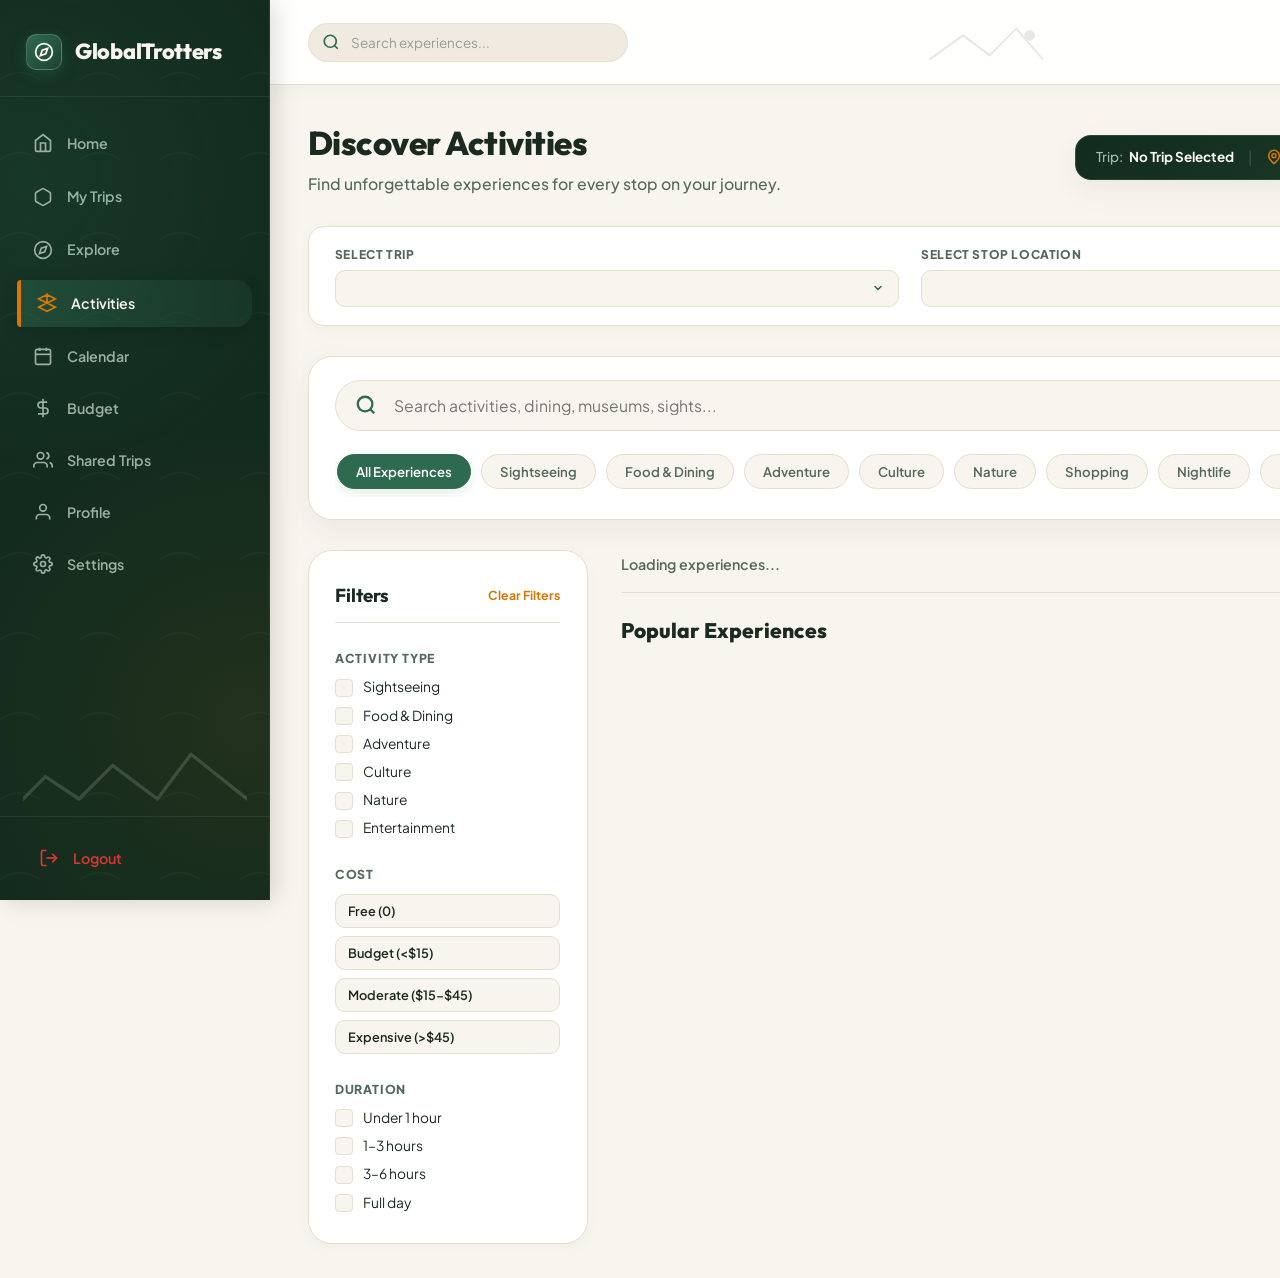
==== activities.html @ 99c25669 "Activity Search and  Trip Budget & Cost Breakdown Screen" ====
<!DOCTYPE html>
<html lang="en">
<head>
  <meta charset="UTF-8">
  <meta name="viewport" content="width=device-width, initial-scale=1.0">
  <meta name="description" content="GlobalTrotters Discover Activities - Find unforgettable experiences for every stop on your journey.">
  <title>GlobalTrotters - Discover Activities</title>
  <!-- Load the main dashboard css to reuse sidebar, header, global styles, and tokens -->
  <link rel="stylesheet" href="dashboard.css">
  <!-- Load specific styling for Activities page -->
  <link rel="stylesheet" href="activities.css">
</head>
<body>

  <!-- Dashboard Root Grid Container -->
  <div class="dashboard-container">

    <!-- SIDEBAR (LEFT) - DEEP GREEN & TRAVEL ILLUSTRATED -->
    <aside id="sidebar" class="sidebar">
      <div class="sidebar-logo">
        <div class="logo-icon">
          <svg viewBox="0 0 24 24">
            <circle cx="12" cy="12" r="10"/>
            <polygon points="16.24 7.76 14.12 14.12 7.76 16.24 9.88 9.88 16.24 7.76"/>
          </svg>
        </div>
        <span>GlobalTrotters</span>
      </div>

      <nav class="sidebar-nav" aria-label="Main Navigation">
        <a href="dashboard.html" class="nav-link">
          <svg viewBox="0 0 24 24"><path d="M3 9l9-7 9 7v11a2 2 0 0 1-2 2H5a2 2 0 0 1-2-2z"/><polyline points="9 22 9 12 15 12 15 22"/></svg>
          Home
        </a>
        <a href="dashboard.html" class="nav-link">
          <svg viewBox="0 0 24 24"><path d="M21 16V8a2 2 0 0 0-1-1.73l-7-4a2 2 0 0 0-2 0l-7 4A2 2 0 0 0 3 8v8a2 2 0 0 0 1 1.73l7 4a2 2 0 0 0 2 0l7-4A2 2 0 0 0 21 16z"/></svg>
          My Trips
        </a>
        <a href="explore.html" class="nav-link">
          <svg viewBox="0 0 24 24"><circle cx="12" cy="12" r="10"/><path d="M16.2 7.8l-2 6.4-6.4 2 2-6.4z"/></svg>
          Explore
        </a>
        <a href="activities.html" class="nav-link active">
          <svg viewBox="0 0 24 24"><polygon points="12 2 2 7 12 12 22 7 12 2 12 12 22 17 12 22 2 17 12 12"/></svg>
          Activities
        </a>
        <button class="nav-link" onclick="showSimulatedAction('Navigated to Calendar')">
          <svg viewBox="0 0 24 24"><rect x="3" y="4" width="18" height="18" rx="2" ry="2"/><line x1="16" y1="2" x2="16" y2="6"/><line x1="8" y1="2" x2="8" y2="6"/><line x1="3" y1="10" x2="21" y2="10"/></svg>
          Calendar
        </button>
        <button class="nav-link" onclick="showSimulatedAction('Navigated to Budget')">
          <svg viewBox="0 0 24 24"><line x1="12" y1="1" x2="12" y2="23"/><path d="M17 5H9.5a3.5 3.5 0 0 0 0 7h5a3.5 3.5 0 0 1 0 7H6"/></svg>
          Budget
        </button>
        <button class="nav-link" onclick="showSimulatedAction('Navigated to Shared Trips')">
          <svg viewBox="0 0 24 24"><path d="M17 21v-2a4 4 0 0 0-4-4H5a4 4 0 0 0-4 4v2"/><circle cx="9" cy="7" r="4"/><path d="M23 21v-2a4 4 0 0 0-3-3.87"/><path d="M16 3.13a4 4 0 0 1 0 7.75"/></svg>
          Shared Trips
        </button>
        <button class="nav-link" onclick="showSimulatedAction('Navigated to Profile')">
          <svg viewBox="0 0 24 24"><path d="M20 21v-2a4 4 0 0 0-4-4H8a4 4 0 0 0-4 4v2"/><circle cx="12" cy="7" r="4"/></svg>
          Profile
        </button>
        <button class="nav-link" onclick="showSimulatedAction('Navigated to Settings')">
          <svg viewBox="0 0 24 24"><circle cx="12" cy="12" r="3"/><path d="M19.4 15a1.65 1.65 0 0 0 .33 1.82l.06.06a2 2 0 1 1-2.83 2.83l-.06-.06a1.65 1.65 0 0 0-1.82-.33 1.65 1.65 0 0 0-1 1.51V21a2 2 0 0 1-4 0v-.09A1.65 1.65 0 0 0 9 19.4a1.65 1.65 0 0 0-1.82.33l-.06.06a2 2 0 1 1-2.83-2.83l.06-.06a1.65 1.65 0 0 0 .33-1.82 1.65 1.65 0 0 0-1.51-1H3a2 2 0 0 1 0-4h.09A1.65 1.65 0 0 0 4.6 9a1.65 1.65 0 0 0-.33-1.82l-.06-.06a2 2 0 1 1 2.83-2.83l.06.06a1.65 1.65 0 0 0 1.82.33H9a1.65 1.65 0 0 0 1-1.51V3a2 2 0 0 1 4 0v.09a1.65 1.65 0 0 0 1 1.51 1.65 1.65 0 0 0 1.82-.33l.06-.06a2 2 0 1 1 2.83 2.83l-.06.06a1.65 1.65 0 0 0-.33 1.82V9a1.65 1.65 0 0 0 1.51 1H21a2 2 0 0 1 0 4h-.09a1.65 1.65 0 0 0-1.51 1z"/></svg>
          Settings
        </button>
      </nav>

      <!-- Sidebar Bottom Travel Decors -->
      <div class="sidebar-decor" style="padding: 0 1.5rem; opacity: 0.15;">
        <svg viewBox="0 0 100 30" style="width: 100%; fill: none; stroke: #FAF7F0; stroke-width: 1.5;">
          <path d="M0 25 L10 15 L25 25 L40 10 L60 25 L75 5 L100 25" stroke-linecap="round" stroke-linejoin="round"/>
        </svg>
      </div>

      <div class="sidebar-footer">
        <button class="nav-link" onclick="handleLogout()" style="color: var(--error);">
          <svg viewBox="0 0 24 24"><path d="M9 21H5a2 2 0 0 1-2-2V5a2 2 0 0 1 2-2h4"/><polyline points="16 17 21 12 16 7"/><line x1="21" y1="12" x2="9" y2="12"/></svg>
          Logout
        </button>
      </div>
    </aside>

    <!-- MAIN CONTENT AREA -->
    <main class="main-content">
      
      <!-- TOP HEADER BAR -->
      <header class="dashboard-header">
        <div class="header-left">
          <!-- Mobile Sidebar Toggle -->
          <button class="menu-toggle-btn" onclick="toggleSidebar()" aria-label="Toggle Navigation Menu">
            <svg viewBox="0 0 24 24"><line x1="3" y1="12" x2="21" y2="12"/><line x1="3" y1="6" x2="21" y2="6"/><line x1="3" y1="18" x2="21" y2="18"/></svg>
          </button>
          
          <!-- Topbar Search Bar Input -->
          <div class="search-bar">
            <svg viewBox="0 0 24 24"><circle cx="11" cy="11" r="8"/><line x1="21" y1="21" x2="16.65" y2="16.65"/></svg>
            <input type="text" id="topbarSearchInput" class="search-input" placeholder="Search experiences..." oninput="syncAndExecuteSearch(this.value)">
          </div>
        </div>

        <!-- Decorative Inline Mountain/Cloud SVG -->
        <div class="header-decor-img" style="width: 140px; height: 40px; opacity: 0.1; display: flex; align-items: center; justify-content: center;" aria-hidden="true">
          <svg viewBox="0 0 100 30" style="width:100%; height:100%; fill:none; stroke:var(--text-primary); stroke-width: 1.5;">
            <path d="M10 28 L35 10 L55 25 L75 5 L95 28" />
            <circle cx="85" cy="10" r="4" fill="var(--text-primary)" stroke="none"/>
          </svg>
        </div>

        <div class="header-right">
          <!-- Notifications Center -->
          <button class="notification-bell-btn" onclick="toggleNotifications()" aria-label="Toggle notifications dropdown">
            <svg viewBox="0 0 24 24"><path d="M18 8A6 6 0 0 0 6 8c0 7-3 9-3 9h18s-3-2-3-9"/><path d="M13.73 21a2 2 0 0 1-3.46 0"/></svg>
            <span id="bellBadge" class="notification-badge" style="display: none;"></span>
          </button>

          <!-- User Profile Trigger -->
          <button class="profile-trigger" onclick="showSimulatedAction('Profile configurations clicked')">
            <div class="avatar-wrapper">
              <img src="https://images.unsplash.com/photo-1534528741775-53994a69daeb?auto=format&fit=crop&w=100&q=80" alt="Jay's avatar" class="avatar-img">
            </div>
            <span class="profile-name">Jay 👋</span>
          </button>
        </div>
      </header>

      <!-- WORKSPACE CONTAINER -->
      <div class="workspace-body">
        
        <!-- Back Navigation Link (visible only when tripId context is present) -->
        <div id="backNavContainer" class="back-navigation" style="display: none;">
          <a href="#" id="backToTripBtn" class="btn-back">
            <svg viewBox="0 0 24 24"><line x1="19" y1="12" x2="5" y2="12"/><polyline points="12 19 5 12 12 5"/></svg>
            Back to Itinerary Builder
          </a>
        </div>

        <!-- EXPLORE PAGE HEADER -->
        <section class="explore-header-section">
          <div class="explore-header-content">
            <h2 class="explore-page-title">Discover Activities</h2>
            <p class="explore-page-subtitle">Find unforgettable experiences for every stop on your journey.</p>
          </div>
          
          <!-- Context display bar showing active Trip and City/Stop -->
          <div class="context-details-card" id="contextDetailsCard">
            <div class="context-trip-info">
              <span class="context-trip-label">Trip:</span>
              <strong id="contextTripName">No Trip Selected</strong>
            </div>
            <div class="context-separator">|</div>
            <div class="context-city-info">
              <svg viewBox="0 0 24 24" class="context-marker-icon"><path d="M12 2a8 8 0 0 0-8 8c0 5.25 8 12 8 12s8-6.75 8-12a8 8 0 0 0-8-8z"/><circle cx="12" cy="10" r="3"/></svg>
              <span class="context-city-label">Location:</span>
              <strong id="contextCityName">Select Stop Location</strong>
            </div>
          </div>
        </section>

        <!-- SELECTORS HEADER ROW (Trip & Stop drop-downs if multiple trips are accessible) -->
        <section class="selectors-row-section">
          <div class="selectors-card">
            <div class="selector-field">
              <label for="tripSelectorSelect">Select Trip</label>
              <select id="tripSelectorSelect" class="selector-input" onchange="handleTripSelectionChange(this.value)">
                <!-- Loaded dynamically -->
              </select>
            </div>
            <div class="selector-field">
              <label for="stopSelectorSelect">Select Stop Location</label>
              <select id="stopSelectorSelect" class="selector-input" onchange="handleStopSelectionChange(this.value)">
                <!-- Loaded dynamically -->
              </select>
            </div>
          </div>
        </section>

        <!-- PROMINENT SEARCH BAR SECTION -->
        <section class="prominent-search-section">
          <div class="main-search-wrapper">
            <div class="search-input-container">
              <svg class="search-icon-svg" viewBox="0 0 24 24"><circle cx="11" cy="11" r="8"/><line x1="21" y1="21" x2="16.65" y2="16.65"/></svg>
              <input type="text" id="exploreSearchInput" class="prominent-search-input" placeholder="Search activities, dining, museums, sights..." oninput="handleSearchInput(this.value)">
              <button id="clearSearchBtn" class="clear-search-btn" onclick="clearSearch()" aria-label="Clear search query" style="display: none;">
                <svg viewBox="0 0 24 24"><line x1="18" y1="6" x2="6" y2="18"/><line x1="6" y1="6" x2="18" y2="18"/></svg>
              </button>
            </div>
            
            <!-- Horizontal Categories Strip scrolling -->
            <div class="category-strip-outer">
              <div class="category-strip" id="categoryStrip">
                <button class="category-chip active" data-category="All" onclick="selectCategory('All', this)">All Experiences</button>
                <button class="category-chip" data-category="Sightseeing" onclick="selectCategory('Sightseeing', this)">Sightseeing</button>
                <button class="category-chip" data-category="Food & Dining" onclick="selectCategory('Food & Dining', this)">Food & Dining</button>
                <button class="category-chip" data-category="Adventure" onclick="selectCategory('Adventure', this)">Adventure</button>
                <button class="category-chip" data-category="Culture" onclick="selectCategory('Culture', this)">Culture</button>
                <button class="category-chip" data-category="Nature" onclick="selectCategory('Nature', this)">Nature</button>
                <button class="category-chip" data-category="Shopping" onclick="selectCategory('Shopping', this)">Shopping</button>
                <button class="category-chip" data-category="Nightlife" onclick="selectCategory('Nightlife', this)">Nightlife</button>
                <button class="category-chip" data-category="Entertainment" onclick="selectCategory('Entertainment', this)">Entertainment</button>
                <button class="category-chip" data-category="Relaxation" onclick="selectCategory('Relaxation', this)">Relaxation</button>
              </div>
            </div>
          </div>
        </section>

        <!-- EXPLORE SPLIT GRID -->
        <div class="explore-split-layout">
          
          <!-- FILTERS SIDEBAR (LEFT) -->
          <aside class="filters-sidebar" id="filtersSidebar">
            <div class="filter-sidebar-header">
              <h3>Filters</h3>
              <button class="btn-clear-filters" onclick="clearAllFilters()">Clear Filters</button>
            </div>

            <!-- Activity Type Filters -->
            <div class="filter-group">
              <span class="filter-label">Activity Type</span>
              <div class="filter-checkbox-list">
                <label class="checkbox-label">
                  <input type="checkbox" name="typeFilter" value="Sightseeing" onchange="applyFilters()">
                  <span class="custom-checkbox"></span>
                  Sightseeing
                </label>
                <label class="checkbox-label">
                  <input type="checkbox" name="typeFilter" value="Food & Dining" onchange="applyFilters()">
                  <span class="custom-checkbox"></span>
                  Food & Dining
                </label>
                <label class="checkbox-label">
                  <input type="checkbox" name="typeFilter" value="Adventure" onchange="applyFilters()">
                  <span class="custom-checkbox"></span>
                  Adventure
                </label>
                <label class="checkbox-label">
                  <input type="checkbox" name="typeFilter" value="Culture" onchange="applyFilters()">
                  <span class="custom-checkbox"></span>
                  Culture
                </label>
                <label class="checkbox-label">
                  <input type="checkbox" name="typeFilter" value="Nature" onchange="applyFilters()">
                  <span class="custom-checkbox"></span>
                  Nature
                </label>
                <label class="checkbox-label">
                  <input type="checkbox" name="typeFilter" value="Entertainment" onchange="applyFilters()">
                  <span class="custom-checkbox"></span>
                  Entertainment
                </label>
              </div>
            </div>

            <!-- Cost Select Chips -->
            <div class="filter-group">
              <span class="filter-label">Cost</span>
              <div class="filter-chips-grid">
                <button class="filter-chip-btn" data-cost="Free" onclick="toggleCostFilter('Free', this)">Free (0)</button>
                <button class="filter-chip-btn" data-cost="Budget" onclick="toggleCostFilter('Budget', this)">Budget (&lt;$15)</button>
                <button class="filter-chip-btn" data-cost="Moderate" onclick="toggleCostFilter('Moderate', this)">Moderate ($15-$45)</button>
                <button class="filter-chip-btn" data-cost="Expensive" onclick="toggleCostFilter('Expensive', this)">Expensive (&gt;$45)</button>
              </div>
            </div>

            <!-- Duration Level -->
            <div class="filter-group">
              <span class="filter-label">Duration</span>
              <div class="filter-checkbox-list">
                <label class="checkbox-label">
                  <input type="checkbox" name="durationFilter" value="Under 1 hour" onchange="applyFilters()">
                  <span class="custom-checkbox"></span>
                  Under 1 hour
                </label>
                <label class="checkbox-label">
                  <input type="checkbox" name="durationFilter" value="1–3 hours" onchange="applyFilters()">
                  <span class="custom-checkbox"></span>
                  1–3 hours
                </label>
                <label class="checkbox-label">
                  <input type="checkbox" name="durationFilter" value="3–6 hours" onchange="applyFilters()">
                  <span class="custom-checkbox"></span>
                  3–6 hours
                </label>
                <label class="checkbox-label">
                  <input type="checkbox" name="durationFilter" value="Full day" onchange="applyFilters()">
                  <span class="custom-checkbox"></span>
                  Full day
                </label>
              </div>
            </div>
            
            <button class="btn-clear-filters-mobile btn-primary" onclick="clearAllFilters()">Clear All Filters</button>
          </aside>

          <!-- CONTENT COLUMN (RIGHT) -->
          <section class="results-column">
            
            <!-- Mobile Filters trigger & Sorting row -->
            <div class="results-header-row">
              <div class="results-count-container">
                <button class="btn-mobile-filters" onclick="toggleMobileFilters()">
                  <svg viewBox="0 0 24 24"><line x1="4" y1="21" x2="4" y2="14"/><line x1="4" y1="10" x2="4" y2="3"/><line x1="12" y1="21" x2="12" y2="12"/><line x1="12" y1="8" x2="12" y2="3"/><line x1="20" y1="21" x2="20" y2="16"/><line x1="20" y1="12" x2="20" y2="3"/><line x1="1" y1="14" x2="7" y2="14"/><line x1="9" y1="8" x2="15" y2="8"/><line x1="17" y1="16" x2="23" y2="16"/></svg>
                  Filters
                </button>
                <span id="resultsCountText" class="results-count">Loading experiences...</span>
              </div>

              <!-- Sorting dropdown selector -->
              <div class="sorting-container">
                <label for="sortBySelect" class="sorting-label">Sort by</label>
                <select id="sortBySelect" class="sorting-select" onchange="applySorting(this.value)">
                  <option value="recommended">Recommended</option>
                  <option value="popularity">Most Popular</option>
                  <option value="cost_asc">Cost: Low to High</option>
                  <option value="cost_desc">Cost: High to Low</option>
                  <option value="duration_asc">Duration: Shortest</option>
                  <option value="duration_desc">Duration: Longest</option>
                </select>
              </div>
            </div>

            <!-- POPULAR EXPERIENCES SECTION -->
            <div id="popularExperiencesSection" class="featured-destinations-section">
              <h3 class="explore-section-title" id="featuredSectionTitle">Popular Experiences</h3>
              <div id="featuredGrid" class="featured-cities-grid">
                <!-- Dynamically rendered top 3-4 recommended experiences for selected city -->
              </div>
            </div>

            <!-- SEARCH RESULTS GRID -->
            <div id="resultsGrid" class="results-grid">
              <!-- Dynamically populated activity cards -->
            </div>

            <!-- SKELETON LOADER GRID -->
            <div id="skeletonGrid" class="skeleton-results-grid" style="display: none;">
              <div class="skeleton-card">
                <div class="skeleton-card-image"></div>
                <div class="skeleton-card-body">
                  <div class="skeleton-text skeleton-title-line"></div>
                  <div class="skeleton-text skeleton-sub-line"></div>
                  <div class="skeleton-text skeleton-desc-line"></div>
                  <div class="skeleton-text skeleton-desc-line-short"></div>
                  <div class="skeleton-flex">
                    <div class="skeleton-text skeleton-badge-line"></div>
                    <div class="skeleton-text skeleton-badge-line"></div>
                  </div>
                  <div class="skeleton-button"></div>
                </div>
              </div>
              <div class="skeleton-card">
                <div class="skeleton-card-image"></div>
                <div class="skeleton-card-body">
                  <div class="skeleton-text skeleton-title-line"></div>
                  <div class="skeleton-text skeleton-sub-line"></div>
                  <div class="skeleton-text skeleton-desc-line"></div>
                  <div class="skeleton-text skeleton-desc-line-short"></div>
                  <div class="skeleton-flex">
                    <div class="skeleton-text skeleton-badge-line"></div>
                    <div class="skeleton-text skeleton-badge-line"></div>
                  </div>
                  <div class="skeleton-button"></div>
                </div>
              </div>
            </div>

            <!-- EMPTY STATE -->
            <div id="emptySearchState" class="empty-search-state" style="display: none;">
              <div class="empty-state-icon">
                <svg viewBox="0 0 24 24"><circle cx="12" cy="12" r="10"/><line x1="12" y1="8" x2="12" y2="12"/><line x1="12" y1="16" x2="12.01" y2="16"/></svg>
              </div>
              <h4 class="empty-state-title">No activities found</h4>
              <p class="empty-state-text">Try changing your search or filters to discover more experiences.</p>
              <button class="btn-primary" onclick="clearAllFilters()">Clear Filters</button>
            </div>

            <!-- ERROR STATE -->
            <div id="errorSearchState" class="error-search-state" style="display: none;">
              <div class="error-state-icon">
                <svg viewBox="0 0 24 24"><circle cx="12" cy="12" r="10"/><line x1="12" y1="8" x2="12" y2="12"/><line x1="12" y1="16" x2="12.01" y2="16"/></svg>
              </div>
              <h4 class="error-state-title">We couldn't load activities.</h4>
              <p class="error-state-text">There was a connection issue with the database servers.</p>
              <button class="btn-primary" onclick="retryLoadingActivities()">Try Again</button>
            </div>

          </section>

        </div>

      </div>

    </main>

  </div>

  <!-- ADD ACTIVITY PARAMETERS MODAL -->
  <div id="addActivityModal" class="modal-backdrop" onclick="closeModalOnBackdrop(event, 'addActivityModal')">
    <div class="modal-card">
      <button class="modal-close-btn" onclick="closeAddActivityModal()" aria-label="Close modal">
        <svg viewBox="0 0 24 24"><line x1="18" y1="6" x2="6" y2="18"/><line x1="6" y1="6" x2="18" y2="18"/></svg>
      </button>
      
      <h3 class="modal-title">Schedule Activity</h3>
      <p class="modal-subtitle" id="modalActivityLabel">Eiffel Tower Visit</p>
      
      <form id="addActivityForm" onsubmit="handleActivitySubmit(event)">
        <!-- Hidden input fields -->
        <input type="hidden" id="modalSelectedActivityName">
        <input type="hidden" id="modalSelectedActivityCost">
        <input type="hidden" id="modalSelectedActivityDuration">

        <!-- Date select (Must be within stop boundaries) -->
        <div class="form-group" style="margin-bottom: 1.25rem;">
          <label for="modalActivityDateSelect" class="form-label">Select Date on Itinerary</label>
          <div class="input-wrapper">
            <svg class="input-icon" viewBox="0 0 24 24"><rect x="3" y="4" width="18" height="18" rx="2" ry="2"/><line x1="16" y1="2" x2="16" y2="6"/><line x1="8" y1="2" x2="8" y2="6"/><line x1="3" y1="10" x2="21" y2="10"/></svg>
            <select id="modalActivityDateSelect" class="form-input" style="padding-left: 42px;" required>
              <!-- Populated dynamically based on selected stop date bounds -->
            </select>
          </div>
        </div>

        <!-- Start Time input -->
        <div class="form-group" style="margin-bottom: 1.75rem;">
          <label for="modalActivityTimeInput" class="form-label">Start Time (Optional)</label>
          <div class="input-wrapper">
            <svg class="input-icon" viewBox="0 0 24 24"><circle cx="12" cy="12" r="10"/><polyline points="12 6 12 12 16 14"/></svg>
            <input type="time" id="modalActivityTimeInput" class="form-input" style="padding-left: 42px;">
          </div>
        </div>

        <!-- Submit Button -->
        <button type="submit" class="submit-btn">
          <span class="btn-text">Confirm Activity Schedule</span>
          <span class="btn-spinner" aria-hidden="true"></span>
          <svg class="btn-success-icon" viewBox="0 0 24 24" aria-hidden="true">
            <polyline points="20 6 9 17 4 12"/>
          </svg>
        </button>
      </form>
    </div>
  </div>

  <!-- QUICK VIEW DRAWER (Slides in from the right) -->
  <div id="activityDetailsDrawer" class="drawer-backdrop" onclick="closeDrawerOnBackdrop(event)">
    <div class="details-drawer">
      <button class="drawer-close-btn" onclick="closeActivityDetailsDrawer()" aria-label="Close details drawer">
        <svg viewBox="0 0 24 24"><line x1="18" y1="6" x2="6" y2="18"/><line x1="6" y1="6" x2="18" y2="18"/></svg>
      </button>

      <div class="drawer-hero-image-container">
        <img id="drawerActivityImage" src="" alt="" class="drawer-hero-img">
        <div class="drawer-image-overlay"></div>
      </div>

      <div class="drawer-body">
        <div class="drawer-title-row">
          <div>
            <h3 id="drawerActivityName" class="drawer-city-name">Activity Name</h3>
            <span id="drawerActivityCategory" class="drawer-location">Category / Type</span>
          </div>
          <span id="drawerCostBadge" class="drawer-cost-badge">€25</span>
        </div>

        <!-- Popularity Rating Indicator -->
        <div class="drawer-popularity-card">
          <div class="popularity-metrics">
            <span class="popularity-label">Customer Rating</span>
            <strong id="drawerRatingText" class="popularity-value">4.9 ★</strong>
          </div>
          <div class="popularity-progress-bg">
            <div id="drawerRatingBar" class="popularity-progress-fg" style="width: 98%;"></div>
          </div>
        </div>

        <!-- Description -->
        <div class="drawer-description-section">
          <h4>About the Experience</h4>
          <p id="drawerActivityDescription">Experience description goes here.</p>
        </div>

        <!-- Highlights and Quick Facts -->
        <div class="drawer-info-grid">
          <div class="info-block">
            <span class="info-block-label">Duration</span>
            <strong id="drawerDurationText">2 hours</strong>
          </div>
          <div class="info-block">
            <span class="info-block-label">Location</span>
            <strong id="drawerLocationText">Paris Central</strong>
          </div>
        </div>

        <!-- Floating action footer -->
        <div class="drawer-footer">
          <button id="drawerAddButton" class="btn-primary drawer-add-btn" onclick="handleAddFromDrawer()">
            Schedule Experience
          </button>
        </div>
      </div>
    </div>
  </div>

  <!-- Shared Global JS (Contains notifications and logout helpers) -->
  <script src="dashboard.js"></script>
  <!-- Load specific Logic for Discover Activities Screen -->
  <script src="activities.js"></script>
</body>
</html>
---- dashboard.css ----
@import url('https://fonts.googleapis.com/css2?family=Outfit:wght@400;500;600;700;800&family=Plus+Jakarta+Sans:wght@400;500;600;700&display=swap');

/* ==========================================================================
   GlobalTrotters Dashboard - Nature-Inspired Travel Aesthetic Design System
   ========================================================================== */

:root {
  --font-brand: 'Outfit', -apple-system, BlinkMacSystemFont, sans-serif;
  --font-body: 'Plus Jakarta Sans', -apple-system, BlinkMacSystemFont, sans-serif;

  /* Color Palette - Nature & Illustrated Adventure */
  --bg-main: #F8F5EE;            /* Soft warm cream canvas */
  --bg-card: #FFFFFF;            /* Pure white card backgrounds */
  --bg-card-subtle: #F4EFE6;     /* Cream tint for inner containers */
  --bg-input: #F1EAE0;           /* Warm beige inputs */
  --bg-sidebar: #122B1E;         /* Deep forest green sidebar */
  --bg-sidebar-active: #1C3D2C;  /* Active link hover highlight */

  --primary: #2D6A4F;            /* Sage Green primary */
  --primary-hover: #1C4533;
  --primary-light: #40916C;
  --primary-glow: rgba(45, 106, 79, 0.12);

  --accent: #D97706;             /* Warm Gold/Amber accent */
  --accent-glow: rgba(217, 119, 6, 0.1);
  --accent-terracotta: #C2593F;  /* Warm Terracotta accent */
  --accent-olive: #656D4A;       /* Earthy Olive accent */

  --text-primary: #1B2A20;       /* High-contrast forest charcoal */
  --text-secondary: #55685C;     /* Muted sage charcoal */
  --text-muted: #8E9F94;         /* Soft grey text */
  --text-on-dark: #FAF6EE;       /* Warm cream on dark green */

  --border: #E5DFD1;             /* Delicate warm beige border line */
  --border-focus: #2D6A4F;       /* Sage focus stroke */

  --error: #D93838;
  --error-bg: rgba(217, 56, 56, 0.08);
  --success: #2D6A4F;
  --success-bg: rgba(45, 106, 79, 0.08);

  --radius-xs: 6px;
  --radius-sm: 10px;
  --radius-md: 16px;
  --radius-lg: 24px;             /* Extra rounded cards matching reference design */
  --radius-full: 9999px;

  --transition-fast: 0.2s cubic-bezier(0.4, 0, 0.2, 1);
  --transition-normal: 0.3s cubic-bezier(0.4, 0, 0.2, 1);
  --transition-slow: 0.5s cubic-bezier(0.4, 0, 0.2, 1);

  --shadow-sm: 0 4px 14px rgba(18, 43, 30, 0.03);
  --shadow-md: 0 10px 30px rgba(18, 43, 30, 0.06);
  --shadow-lg: 0 18px 42px rgba(18, 43, 30, 0.1);
}

/* Global Reset */
*, *::before, *::after {
  box-sizing: border-box;
  margin: 0;
  padding: 0;
}

html, body {
  min-height: 100vh;
  background-color: var(--bg-main);
  color: var(--text-primary);
  font-family: var(--font-body);
  font-size: 15px;
  line-height: 1.5;
  -webkit-font-smoothing: antialiased;
  overflow-x: hidden;
}

/* Custom Scrollbars */
::-webkit-scrollbar {
  width: 7px;
  height: 7px;
}

::-webkit-scrollbar-track {
  background: var(--bg-main);
}

::-webkit-scrollbar-thumb {
  background: #D5CDBF;
  border-radius: var(--radius-full);
}

::-webkit-scrollbar-thumb:hover {
  background: var(--text-muted);
}

button, input {
  font-family: inherit;
  color: inherit;
}

a {
  color: var(--primary);
  text-decoration: none;
  font-weight: 600;
  transition: color var(--transition-fast);
}

a:hover {
  color: var(--primary-hover);
}

/* MAIN DASHBOARD CONTAINER */
.dashboard-container {
  display: flex;
  width: 100vw;
  min-height: 100vh;
  position: relative;
}

/* ==========================================================================
   LEFT SIDEBAR - DEEP FOREST GREEN & DECORATIVE TRAVEL STYLE
   ========================================================================== */

.sidebar {
  width: 270px;
  background-color: var(--bg-sidebar);
  border-right: 1px solid rgba(255, 255, 255, 0.08);
  display: flex;
  flex-direction: column;
  height: 100vh;
  position: fixed;
  left: 0;
  top: 0;
  z-index: 100;
  transition: transform var(--transition-normal);
  background-image: 
    radial-gradient(circle at 10% 20%, rgba(45, 106, 79, 0.2) 0%, transparent 40%),
    radial-gradient(circle at 90% 80%, rgba(217, 119, 6, 0.08) 0%, transparent 40%),
    url("data:image/svg+xml,%3Csvg width='80' height='80' viewBox='0 0 80 80' xmlns='http://www.w3.org/2000/svg'%3E%3Cpath d='M0 80 Q 20 65 40 80 T 80 80' fill='none' stroke='rgba(255,255,255,0.03)' stroke-width='1.5'/%3E%3C/svg%3E");
  box-shadow: 4px 0 24px rgba(0, 0, 0, 0.15);
}

.sidebar-logo {
  padding: 2.25rem 1.75rem 1.75rem;
  display: flex;
  align-items: center;
  gap: 0.85rem;
  font-family: var(--font-brand);
  font-size: 1.45rem;
  font-weight: 800;
  color: var(--text-on-dark);
  letter-spacing: -0.3px;
  border-bottom: 1px solid rgba(255, 255, 255, 0.07);
}

.sidebar-logo .logo-icon {
  width: 36px;
  height: 36px;
  background: linear-gradient(135deg, #2D6A4F 0%, #1B4332 100%);
  border: 1px solid rgba(255, 255, 255, 0.2);
  border-radius: 10px;
  display: flex;
  align-items: center;
  justify-content: center;
  box-shadow: 0 4px 14px rgba(45, 106, 79, 0.4);
}

.sidebar-logo .logo-icon svg {
  width: 20px;
  height: 20px;
  fill: none;
  stroke: var(--text-on-dark);
  stroke-width: 2.2;
}

.sidebar-nav {
  padding: 1.5rem 1.15rem;
  display: flex;
  flex-direction: column;
  gap: 0.4rem;
  flex: 1;
  overflow-y: auto;
}

.nav-link {
  display: flex;
  align-items: center;
  gap: 14px;
  padding: 13px 16px;
  color: #9BB0A3; /* Light warm sage-grey text */
  font-weight: 600;
  font-size: 0.95rem;
  border-radius: var(--radius-md);
  transition: color var(--transition-fast), background-color var(--transition-fast), transform var(--transition-fast);
  cursor: pointer;
  border: none;
  background: none;
  width: 100%;
  text-align: left;
  position: relative;
}

.nav-link svg {
  width: 20px;
  height: 20px;
  fill: none;
  stroke: currentColor;
  stroke-width: 2;
  transition: stroke var(--transition-fast), transform var(--transition-fast);
}

.nav-link:hover {
  color: var(--text-on-dark);
  background-color: rgba(255, 255, 255, 0.07);
  transform: translateX(3px);
}

.nav-link:hover svg {
  stroke: var(--text-on-dark);
}

.nav-link.active {
  color: var(--text-on-dark);
  background: linear-gradient(90deg, rgba(45, 106, 79, 0.45) 0%, rgba(28, 61, 44, 0.6) 100%);
  border-left: 4px solid var(--accent);
  border-top-left-radius: 4px;
  border-bottom-left-radius: 4px;
  box-shadow: 0 4px 16px rgba(0, 0, 0, 0.15);
}

.nav-link.active svg {
  stroke: var(--accent);
}

.sidebar-decor {
  padding: 0.5rem 1.5rem;
}

.sidebar-footer {
  padding: 1.25rem 1.5rem;
  border-top: 1px solid rgba(255, 255, 255, 0.07);
}

.sidebar-footer .nav-link {
  color: #F87171;
}

.sidebar-footer .nav-link:hover {
  background-color: rgba(239, 68, 68, 0.12);
  color: #FCA5A5;
}

/* ==========================================================================
   MAIN CONTENT AREA - CREAM BACKGROUND & HEADER
   ========================================================================== */

.main-content {
  flex: 1;
  margin-left: 270px;
  min-height: 100vh;
  display: flex;
  flex-direction: column;
  transition: margin-left var(--transition-normal);
}

/* STICKY HEADER WITH LANDSCAPE DECORATION */
.dashboard-header {
  height: 85px;
  background-color: rgba(255, 255, 255, 0.92);
  backdrop-filter: blur(12px);
  -webkit-backdrop-filter: blur(12px);
  border-bottom: 1px solid var(--border);
  display: flex;
  align-items: center;
  justify-content: space-between;
  padding: 0 2.5rem;
  position: sticky;
  top: 0;
  z-index: 90;
  box-shadow: var(--shadow-sm);
}

.header-left {
  display: flex;
  align-items: center;
  gap: 1.5rem;
}

.menu-toggle-btn {
  display: none;
  background: var(--bg-card-subtle);
  border: 1px solid var(--border);
  border-radius: var(--radius-sm);
  padding: 8px;
  cursor: pointer;
  color: var(--text-primary);
  transition: background-color var(--transition-fast);
}

.menu-toggle-btn:hover {
  background-color: var(--border);
}

.menu-toggle-btn svg {
  width: 22px;
  height: 22px;
  fill: none;
  stroke: currentColor;
  stroke-width: 2;
}

/* SEARCH BAR */
.search-bar {
  position: relative;
  width: 320px;
}

.search-bar svg {
  position: absolute;
  left: 14px;
  top: 50%;
  transform: translateY(-50%);
  width: 18px;
  height: 18px;
  stroke: var(--primary);
  stroke-width: 2.2;
  fill: none;
  pointer-events: none;
}

.search-input {
  width: 100%;
  background-color: var(--bg-input);
  border: 1px solid var(--border);
  border-radius: var(--radius-full);
  padding: 10px 16px 10px 42px;
  font-size: 0.9rem;
  color: var(--text-primary);
  transition: border-color var(--transition-fast), background-color var(--transition-fast), box-shadow var(--transition-fast);
}

.search-input::placeholder {
  color: var(--text-muted);
}

.search-input:focus {
  outline: none;
  border-color: var(--primary);
  background-color: var(--bg-card);
  box-shadow: 0 0 0 3px var(--primary-glow);
}

.header-right {
  display: flex;
  align-items: center;
  gap: 1.5rem;
  position: relative;
}

.notification-bell-btn {
  background: var(--bg-input);
  border: 1px solid var(--border);
  cursor: pointer;
  color: var(--text-secondary);
  position: relative;
  padding: 10px;
  border-radius: var(--radius-full);
  transition: background-color var(--transition-fast), color var(--transition-fast), transform var(--transition-fast);
  display: flex;
  align-items: center;
  justify-content: center;
}

.notification-bell-btn:hover {
  background-color: var(--border);
  color: var(--text-primary);
  transform: translateY(-1px);
}

.notification-bell-btn svg {
  width: 20px;
  height: 20px;
  fill: none;
  stroke: currentColor;
  stroke-width: 2;
}

.notification-badge {
  position: absolute;
  top: 4px;
  right: 4px;
  width: 9px;
  height: 9px;
  background-color: var(--accent-terracotta);
  border-radius: 50%;
  box-shadow: 0 0 0 2px var(--bg-card);
}

/* NOTIFICATION DROPDOWN */
.notification-dropdown {
  position: absolute;
  top: 60px;
  right: 120px;
  width: 340px;
  background-color: var(--bg-card);
  border: 1px solid var(--border);
  border-radius: var(--radius-lg);
  box-shadow: var(--shadow-lg);
  padding: 1.25rem 0;
  display: none;
  z-index: 100;
  animation: slideDown var(--transition-fast) forwards;
}

.notification-dropdown.visible {
  display: block;
}

@keyframes slideDown {
  from { transform: translateY(-10px); opacity: 0; }
  to { transform: translateY(0); opacity: 1; }
}

.notification-header {
  padding: 0 1.5rem 0.85rem;
  border-bottom: 1px solid var(--border);
  font-family: var(--font-brand);
  font-size: 1rem;
  font-weight: 700;
  display: flex;
  justify-content: space-between;
  align-items: center;
}

.clear-btn {
  font-size: 0.8rem;
  color: var(--primary);
  font-weight: 600;
  background: none;
  border: none;
  cursor: pointer;
}

.clear-btn:hover {
  text-decoration: underline;
}

.notification-list {
  max-height: 260px;
  overflow-y: auto;
}

.notification-item {
  padding: 14px 1.5rem;
  display: flex;
  flex-direction: column;
  gap: 4px;
  border-bottom: 1px solid var(--border);
  cursor: pointer;
  transition: background-color var(--transition-fast);
}

.notification-item:last-child {
  border-bottom: none;
}

.notification-item:hover {
  background-color: var(--bg-main);
}

.notification-item.unread {
  background-color: rgba(45, 106, 79, 0.05);
}

.notification-item-text {
  font-size: 0.86rem;
  color: var(--text-primary);
  line-height: 1.45;
}

.notification-item-time {
  font-size: 0.76rem;
  color: var(--text-muted);
}

/* USER PROFILE TRIGGER */
.profile-trigger {
  display: flex;
  align-items: center;
  gap: 12px;
  background: var(--bg-input);
  border: 1px solid var(--border);
  padding: 5px 14px 5px 5px;
  border-radius: var(--radius-full);
  cursor: pointer;
  transition: background-color var(--transition-fast), border-color var(--transition-fast);
}

.profile-trigger:hover {
  background-color: var(--bg-card-subtle);
  border-color: var(--text-muted);
}

.avatar-wrapper {
  width: 36px;
  height: 36px;
  border-radius: 50%;
  border: 2px solid var(--primary);
  overflow: hidden;
  box-shadow: 0 2px 8px rgba(45, 106, 79, 0.2);
}

.avatar-img {
  width: 100%;
  height: 100%;
  object-fit: cover;
}

.profile-name {
  font-size: 0.92rem;
  font-weight: 700;
  color: var(--text-primary);
}

/* ==========================================================================
   WORKSPACE BODY CONTENT AREA
   ========================================================================== */

.workspace-body {
  padding: 2.25rem 2.5rem;
  display: flex;
  flex-direction: column;
  gap: 2rem;
  max-width: 1280px;
  width: 100%;
  margin: 0 auto;
}

/* GREETING BANNER */
.greeting-section {
  display: flex;
  flex-direction: column;
  gap: 4px;
}

.greeting-title {
  font-family: var(--font-brand);
  font-size: 2.2rem;
  font-weight: 800;
  color: var(--text-primary);
  letter-spacing: -0.5px;
}

.greeting-subtitle {
  color: var(--text-secondary);
  font-size: 1.05rem;
  font-weight: 500;
}

/* ==========================================================================
   HERO TRAVEL BANNER CARD
   ========================================================================== */

.dashboard-hero {
  border-radius: var(--radius-lg);
  overflow: hidden;
  position: relative;
  min-height: 250px;
  display: flex;
  align-items: center;
  padding: 2.75rem 3rem;
  border: 1px solid var(--border);
  box-shadow: var(--shadow-md);
  background-color: var(--bg-sidebar);
}

.dashboard-hero::before {
  content: '';
  position: absolute;
  inset: 0;
  background: linear-gradient(90deg, rgba(18, 43, 30, 0.92) 0%, rgba(18, 43, 30, 0.75) 50%, rgba(18, 43, 30, 0.35) 100%);
  z-index: 2;
}

.hero-banner-img {
  position: absolute;
  inset: 0;
  width: 100%;
  height: 100%;
  object-fit: cover;
  z-index: 1;
  transition: transform 8s ease;
}

.dashboard-hero:hover .hero-banner-img {
  transform: scale(1.04);
}

.hero-content {
  position: relative;
  z-index: 10;
  max-width: 620px;
  color: var(--text-on-dark);
}

.hero-tag {
  display: inline-flex;
  align-items: center;
  gap: 6px;
  font-size: 0.75rem;
  font-weight: 800;
  text-transform: uppercase;
  letter-spacing: 1px;
  color: var(--accent);
  background-color: rgba(217, 119, 6, 0.18);
  border: 1px solid rgba(217, 119, 6, 0.35);
  padding: 5px 12px;
  border-radius: var(--radius-full);
  margin-bottom: 0.85rem;
  backdrop-filter: blur(4px);
}

.hero-title {
  font-family: var(--font-brand);
  font-size: 2.4rem;
  font-weight: 800;
  line-height: 1.2;
  margin-bottom: 0.85rem;
  color: var(--text-on-dark);
  letter-spacing: -0.4px;
}

.hero-subtext {
  color: #D3E0D8;
  font-size: 1rem;
  margin-bottom: 1.75rem;
  line-height: 1.6;
}

.hero-btns {
  display: flex;
  gap: 14px;
  flex-wrap: wrap;
}

.btn-primary {
  padding: 13px 24px;
  background: linear-gradient(135deg, var(--primary) 0%, #1B4332 100%);
  color: white;
  border: 1px solid rgba(255, 255, 255, 0.2);
  border-radius: var(--radius-sm);
  font-family: var(--font-brand);
  font-weight: 700;
  font-size: 0.95rem;
  cursor: pointer;
  transition: transform var(--transition-fast), box-shadow var(--transition-fast);
  box-shadow: 0 6px 18px rgba(0, 0, 0, 0.25);
  display: inline-flex;
  align-items: center;
  justify-content: center;
}

.btn-primary:hover {
  transform: translateY(-2px);
  box-shadow: 0 8px 24px rgba(0, 0, 0, 0.35);
}

.btn-secondary {
  padding: 13px 24px;
  background: rgba(255, 255, 255, 0.15);
  backdrop-filter: blur(8px);
  -webkit-backdrop-filter: blur(8px);
  color: var(--text-on-dark);
  border: 1px solid rgba(255, 255, 255, 0.3);
  border-radius: var(--radius-sm);
  font-family: var(--font-brand);
  font-weight: 700;
  font-size: 0.95rem;
  cursor: pointer;
  transition: background-color var(--transition-fast), border-color var(--transition-fast), transform var(--transition-fast);
  display: inline-flex;
  align-items: center;
  justify-content: center;
}

.btn-secondary:hover {
  background: rgba(255, 255, 255, 0.25);
  border-color: var(--text-on-dark);
  transform: translateY(-2px);
}

/* ==========================================================================
   OVERVIEW STATISTICS CARDS
   ========================================================================== */

.stats-grid {
  display: grid;
  grid-template-columns: repeat(4, 1fr);
  gap: 1.25rem;
}

.stat-card {
  background-color: var(--bg-card);
  border: 1px solid var(--border);
  border-radius: var(--radius-lg);
  padding: 1.4rem 1.25rem;
  display: flex;
  align-items: center;
  gap: 1.15rem;
  transition: transform var(--transition-fast), border-color var(--transition-fast), box-shadow var(--transition-fast);
  box-shadow: var(--shadow-sm);
  position: relative;
  overflow: hidden;
}

.stat-card::after {
  content: '';
  position: absolute;
  bottom: 0;
  left: 20%;
  right: 20%;
  height: 3px;
  background-color: rgba(45, 106, 79, 0.2);
  border-top-left-radius: 3px;
  border-top-right-radius: 3px;
  transition: background-color var(--transition-fast), left var(--transition-fast), right var(--transition-fast);
}

.stat-card:hover {
  transform: translateY(-3px);
  border-color: var(--primary);
  box-shadow: var(--shadow-md);
}

.stat-card:hover::after {
  background-color: var(--primary);
  left: 10%;
  right: 10%;
}

.stat-card-icon {
  width: 50px;
  height: 50px;
  border-radius: var(--radius-md);
  display: flex;
  align-items: center;
  justify-content: center;
  flex-shrink: 0;
}

.stat-card-icon svg {
  width: 24px;
  height: 24px;
  fill: none;
  stroke-width: 2.2;
}

.stat-trips-icon { background-color: rgba(45, 106, 79, 0.1); color: var(--primary); }
.stat-trips-icon svg { stroke: var(--primary); }

.stat-dest-icon { background-color: rgba(217, 119, 6, 0.1); color: var(--accent); }
.stat-dest-icon svg { stroke: var(--accent); }

.stat-activities-icon { background-color: rgba(194, 89, 63, 0.1); color: var(--accent-terracotta); }
.stat-activities-icon svg { stroke: var(--accent-terracotta); }

.stat-budget-icon { background-color: rgba(101, 109, 74, 0.12); color: var(--accent-olive); }
.stat-budget-icon svg { stroke: var(--accent-olive); }

.stat-card-details {
  display: flex;
  flex-direction: column;
}

.stat-card-number {
  font-family: var(--font-brand);
  font-size: 1.7rem;
  font-weight: 800;
  line-height: 1.15;
  color: var(--text-primary);
}

.stat-card-label {
  font-size: 0.8rem;
  color: var(--text-secondary);
  font-weight: 700;
  text-transform: uppercase;
  letter-spacing: 0.5px;
  margin-top: 2px;
}

/* ==========================================================================
   DASHBOARD SPLIT GRID (TRIPS / WIDGETS)
   ========================================================================== */

.dashboard-grid-split {
  display: grid;
  grid-template-columns: 2.2fr 1fr;
  gap: 2rem;
}

.section-wrapper {
  display: flex;
  flex-direction: column;
  gap: 1.25rem;
}

.section-header-row {
  display: flex;
  justify-content: space-between;
  align-items: center;
}

.section-title {
  font-family: var(--font-brand);
  font-size: 1.45rem;
  font-weight: 800;
  display: flex;
  align-items: center;
  gap: 10px;
  color: var(--text-primary);
}

.section-title-icon {
  width: 24px;
  height: 24px;
  stroke: var(--primary);
  fill: none;
  stroke-width: 2.2;
}

/* DYNAMIC TRIPS LIST GRID */
.trips-grid {
  display: grid;
  grid-template-columns: repeat(2, 1fr);
  gap: 1.35rem;
}

.trip-card {
  background-color: var(--bg-card);
  border: 1px solid var(--border);
  border-radius: var(--radius-lg);
  overflow: hidden;
  display: flex;
  flex-direction: column;
  box-shadow: var(--shadow-sm);
  transition: transform var(--transition-fast), border-color var(--transition-fast), box-shadow var(--transition-fast);
  position: relative;
}

.trip-card:hover {
  transform: translateY(-4px);
  border-color: var(--primary);
  box-shadow: var(--shadow-md);
}

.trip-delete-btn {
  position: absolute;
  top: 12px;
  right: 12px;
  background-color: rgba(255, 255, 255, 0.9);
  backdrop-filter: blur(4px);
  border: 1px solid var(--border);
  color: var(--text-secondary);
  border-radius: 50%;
  width: 30px;
  height: 30px;
  cursor: pointer;
  display: flex;
  align-items: center;
  justify-content: center;
  transition: background-color var(--transition-fast), color var(--transition-fast), transform var(--transition-fast);
  z-index: 5;
}

.trip-delete-btn:hover {
  background-color: var(--error);
  color: white;
  border-color: var(--error);
  transform: scale(1.1);
}

.trip-delete-btn svg {
  width: 14px;
  height: 14px;
  fill: none;
  stroke: currentColor;
  stroke-width: 2.5;
}

.trip-card-banner {
  height: 140px;
  position: relative;
  overflow: hidden;
}

.trip-card-banner::before {
  content: '';
  position: absolute;
  inset: 0;
  background: linear-gradient(to top, var(--bg-card) 0%, rgba(255, 255, 255, 0) 70%);
  z-index: 2;
}

.trip-banner-img {
  width: 100%;
  height: 100%;
  object-fit: cover;
  transition: transform 0.6s ease;
}

.trip-card:hover .trip-banner-img {
  transform: scale(1.06);
}

.trip-status-badge {
  position: absolute;
  bottom: 12px;
  left: 16px;
  font-size: 0.72rem;
  font-weight: 800;
  text-transform: uppercase;
  letter-spacing: 0.6px;
  color: white;
  background-color: var(--primary);
  padding: 4px 10px;
  border-radius: var(--radius-full);
  z-index: 3;
  box-shadow: 0 2px 6px rgba(0, 0, 0, 0.15);
}

.trip-card-body {
  padding: 1.35rem;
  flex: 1;
  display: flex;
  flex-direction: column;
  gap: 1rem;
}

.trip-destination {
  font-family: var(--font-brand);
  font-size: 1.25rem;
  font-weight: 800;
  line-height: 1.3;
  color: var(--text-primary);
}

.trip-dates {
  font-size: 0.86rem;
  color: var(--text-secondary);
  font-weight: 600;
  display: flex;
  align-items: center;
  gap: 8px;
}

.trip-dates svg {
  width: 15px;
  height: 15px;
  fill: none;
  stroke: var(--primary);
  stroke-width: 2.2;
}

/* TRIP DETAILS INLINE GRID */
.trip-details-grid {
  display: grid;
  grid-template-columns: 1fr 1fr;
  gap: 8px;
  font-size: 0.84rem;
  font-weight: 600;
  color: var(--text-secondary);
  padding: 10px 0;
  border-top: 1px dashed var(--border);
  border-bottom: 1px dashed var(--border);
}

.trip-detail-item {
  display: flex;
  align-items: center;
  gap: 6px;
}

.trip-detail-item svg {
  width: 15px;
  height: 15px;
  stroke: var(--primary);
  fill: none;
  stroke-width: 2.2;
}

.trip-progress-container {
  display: flex;
  flex-direction: column;
  gap: 6px;
}

.trip-progress-header {
  display: flex;
  justify-content: space-between;
  font-size: 0.78rem;
  color: var(--text-secondary);
  font-weight: 700;
}

.trip-progress-bar-bg {
  height: 7px;
  background-color: var(--bg-input);
  border-radius: var(--radius-full);
  overflow: hidden;
}

.trip-progress-bar-fg {
  height: 100%;
  background: linear-gradient(90deg, var(--primary) 0%, var(--accent) 100%);
  border-radius: var(--radius-full);
}

.btn-view-trip {
  width: 100%;
  padding: 11px;
  background-color: var(--bg-card-subtle);
  color: var(--primary);
  border: 1px solid var(--border);
  border-radius: var(--radius-sm);
  font-family: var(--font-brand);
  font-size: 0.9rem;
  font-weight: 700;
  cursor: pointer;
  transition: background-color var(--transition-fast), border-color var(--transition-fast), color var(--transition-fast);
  margin-top: auto;
}

.btn-view-trip:hover {
  background-color: var(--primary);
  border-color: var(--primary);
  color: white;
}

/* EMPTY TRIPS STATE */
.empty-trips-state {
  grid-column: span 2;
  background-color: var(--bg-card);
  border: 2px dashed var(--border);
  border-radius: var(--radius-lg);
  padding: 4rem 2rem;
  text-align: center;
  display: flex;
  flex-direction: column;
  align-items: center;
  gap: 1.25rem;
}

.empty-state-icon {
  width: 64px;
  height: 64px;
  background-color: rgba(45, 106, 79, 0.08);
  border-radius: 50%;
  display: flex;
  align-items: center;
  justify-content: center;
  color: var(--primary);
  border: 1px solid rgba(45, 106, 79, 0.2);
}

.empty-state-icon svg {
  width: 32px;
  height: 32px;
  fill: none;
  stroke: currentColor;
  stroke-width: 2;
}

.empty-state-title {
  font-family: var(--font-brand);
  font-size: 1.4rem;
  font-weight: 800;
}

.empty-state-text {
  font-size: 0.94rem;
  color: var(--text-secondary);
  max-width: 340px;
  line-height: 1.55;
}

/* ==========================================================================
   SIDEBAR WIDGETS (RIGHT COLUMN)
   ========================================================================== */

.dashboard-side-widgets {
  display: flex;
  flex-direction: column;
  gap: 2rem;
}

/* UPCOMING SCHEDULE TIMELINE CARD */
.timeline-card {
  background-color: var(--bg-card);
  border: 1px solid var(--border);
  border-radius: var(--radius-lg);
  padding: 1.6rem;
  box-shadow: var(--shadow-sm);
}

.timeline-title {
  font-family: var(--font-brand);
  font-size: 1.2rem;
  font-weight: 800;
  margin-bottom: 1.35rem;
  color: var(--text-primary);
}

.timeline-list {
  display: flex;
  flex-direction: column;
  position: relative;
  padding-left: 22px;
}

.timeline-list::before {
  content: '';
  position: absolute;
  left: 6px;
  top: 6px;
  bottom: 6px;
  width: 2px;
  background-color: var(--border);
}

.timeline-item {
  position: relative;
  padding-bottom: 1.5rem;
}

.timeline-item:last-child {
  padding-bottom: 0;
}

.timeline-node {
  position: absolute;
  left: -22px;
  top: 3px;
  width: 14px;
  height: 14px;
  border-radius: 50%;
  background-color: var(--bg-card);
  border: 3px solid var(--primary);
  z-index: 2;
  transition: transform var(--transition-fast), background-color var(--transition-fast);
}

.timeline-item:hover .timeline-node {
  transform: scale(1.3);
  background-color: var(--primary);
}

.timeline-item-header {
  display: flex;
  justify-content: space-between;
  font-size: 0.76rem;
  color: var(--text-secondary);
  font-weight: 700;
  margin-bottom: 4px;
}

.timeline-time {
  color: var(--accent-terracotta);
  font-weight: 800;
}

.timeline-label {
  font-size: 0.92rem;
  font-weight: 700;
  color: var(--text-primary);
}

.timeline-desc {
  font-size: 0.82rem;
  color: var(--text-secondary);
  margin-top: 2px;
}

/* QUICK ACTIONS WIDGET */
.quick-actions-card {
  background-color: var(--bg-card);
  border: 1px solid var(--border);
  border-radius: var(--radius-lg);
  padding: 1.6rem;
  box-shadow: var(--shadow-sm);
}

.quick-actions-title {
  font-family: var(--font-brand);
  font-size: 1.2rem;
  font-weight: 800;
  margin-bottom: 1.15rem;
  color: var(--text-primary);
}

.quick-actions-grid {
  display: grid;
  grid-template-columns: 1fr;
  gap: 0.65rem;
}

.action-item-btn {
  display: flex;
  align-items: center;
  gap: 12px;
  padding: 11px 14px;
  background-color: var(--bg-card-subtle);
  border: 1px solid var(--border);
  border-radius: var(--radius-sm);
  color: var(--text-primary);
  cursor: pointer;
  text-align: left;
  font-size: 0.9rem;
  font-weight: 700;
  transition: background-color var(--transition-fast), border-color var(--transition-fast), transform var(--transition-fast);
}

.action-item-btn svg {
  width: 18px;
  height: 18px;
  stroke: var(--primary);
  fill: none;
  stroke-width: 2.2;
}

.action-item-btn:hover {
  background-color: var(--border);
  border-color: var(--text-secondary);
  transform: translateX(4px);
}

/* ==========================================================================
   CREATE TRIP DIALOG MODAL OVERLAY
   ========================================================================== */

.modal-backdrop {
  position: fixed;
  inset: 0;
  background-color: rgba(18, 43, 30, 0.82); /* Woodland dark backdrop blur */
  backdrop-filter: blur(8px);
  -webkit-backdrop-filter: blur(8px);
  display: none;
  align-items: center;
  justify-content: center;
  z-index: 1000;
  padding: 1rem;
}

.modal-backdrop.visible {
  display: flex;
}

.modal-card {
  background-color: var(--bg-card);
  border: 1px solid var(--border);
  border-radius: var(--radius-lg);
  width: 100%;
  max-width: 500px;
  padding: 2.5rem;
  position: relative;
  box-shadow: var(--shadow-lg);
  animation: modalSlideUp var(--transition-normal) forwards;
}

@keyframes modalSlideUp {
  from { transform: translateY(30px); opacity: 0; }
  to { transform: translateY(0); opacity: 1; }
}

.modal-close-btn {
  position: absolute;
  top: 20px;
  right: 20px;
  background: var(--bg-input);
  border: 1px solid var(--border);
  border-radius: 50%;
  width: 32px;
  height: 32px;
  cursor: pointer;
  color: var(--text-secondary);
  display: flex;
  align-items: center;
  justify-content: center;
  transition: background-color var(--transition-fast), color var(--transition-fast);
}

.modal-close-btn:hover {
  background-color: var(--border);
  color: var(--text-primary);
}

.modal-close-btn svg {
  width: 18px;
  height: 18px;
  fill: none;
  stroke: currentColor;
  stroke-width: 2.2;
}

.modal-title {
  font-family: var(--font-brand);
  font-size: 1.6rem;
  font-weight: 800;
  margin-bottom: 1.5rem;
  color: var(--primary);
}

.modal-form-grid {
  display: grid;
  grid-template-columns: 1fr 1fr;
  gap: 14px;
}

.form-group {
  position: relative;
}

.form-label {
  display: block;
  font-size: 0.82rem;
  font-weight: 700;
  color: var(--text-secondary);
  margin-bottom: 0.45rem;
}

.input-wrapper {
  position: relative;
  display: flex;
  align-items: center;
}

.input-icon {
  position: absolute;
  left: 14px;
  width: 18px;
  height: 18px;
  fill: none;
  stroke: var(--primary);
  stroke-width: 2.2;
  pointer-events: none;
}

.form-input {
  width: 100%;
  padding: 12px 14px 12px 42px;
  background-color: var(--bg-input);
  border: 1px solid var(--border);
  border-radius: var(--radius-sm);
  color: var(--text-primary);
  font-size: 0.93rem;
  transition: border-color var(--transition-fast), box-shadow var(--transition-fast), background-color var(--transition-fast);
}

.form-input:focus {
  outline: none;
  border-color: var(--primary);
  background-color: var(--bg-card);
  box-shadow: 0 0 0 3px var(--primary-glow);
}

.submit-btn {
  width: 100%;
  padding: 14px;
  background: linear-gradient(135deg, var(--primary) 0%, #1B4332 100%);
  border: none;
  border-radius: var(--radius-sm);
  color: white;
  font-family: var(--font-brand);
  font-size: 1rem;
  font-weight: 700;
  cursor: pointer;
  transition: transform var(--transition-fast), box-shadow var(--transition-fast);
  box-shadow: 0 6px 18px rgba(45, 106, 79, 0.3);
  position: relative;
  display: flex;
  align-items: center;
  justify-content: center;
}

.submit-btn:hover {
  transform: translateY(-1px);
  box-shadow: 0 8px 24px rgba(45, 106, 79, 0.4);
}

/* Spinner checks inside modal buttons */
.btn-spinner {
  position: absolute;
  width: 20px;
  height: 20px;
  border: 2px solid rgba(255, 255, 255, 0.3);
  border-radius: 50%;
  border-top-color: white;
  animation: spin 0.8s linear infinite;
  opacity: 0;
  pointer-events: none;
  transition: opacity var(--transition-fast);
}

.btn-success-icon {
  position: absolute;
  width: 24px;
  height: 24px;
  fill: none;
  stroke: white;
  stroke-width: 2.5;
  opacity: 0;
  pointer-events: none;
  transition: opacity var(--transition-fast);
}

.submit-btn.loading .btn-text { opacity: 0; }
.submit-btn.loading .btn-spinner { opacity: 1; }
.submit-btn.success { background: var(--success); }
.submit-btn.success .btn-text { opacity: 0; }
.submit-btn.success .btn-success-icon { opacity: 1; }

@keyframes spin { to { transform: rotate(360deg); } }

/* ==========================================================================
   RESPONSIVE LAYOUT MEDIA BREAKPOINTS
   ========================================================================== */

@media (max-width: 1024px) {
  .sidebar {
    transform: translateX(-100%);
    position: fixed;
    top: 0;
    left: 0;
  }
  
  .sidebar.visible {
    transform: translateX(0);
  }
  
  .main-content {
    margin-left: 0;
  }
  
  .menu-toggle-btn {
    display: flex;
  }
  
  .stats-grid {
    grid-template-columns: 1fr 1fr;
  }
  
  .dashboard-grid-split {
    grid-template-columns: 1fr;
  }
}

@media (max-width: 768px) {
  .dashboard-header {
    padding: 0 1.25rem;
  }

  .workspace-body {
    padding: 1.5rem;
    gap: 1.5rem;
  }

  .trips-grid {
    grid-template-columns: 1fr;
  }
  
  .empty-trips-state {
    grid-column: span 1;
  }
  
  .dashboard-hero {
    padding: 1.75rem;
    min-height: auto;
  }
  
  .hero-title {
    font-size: 1.85rem;
  }
  
  .hero-subtext {
    font-size: 0.92rem;
  }
  
  .hero-btns {
    flex-direction: column;
    gap: 10px;
  }
  
  .search-bar {
    display: none;
  }
}

@media (max-width: 480px) {
  .stats-grid {
    grid-template-columns: 1fr;
  }
  
  .workspace-body {
    padding: 1rem;
    gap: 1.25rem;
  }
  
  .modal-card {
    padding: 1.5rem;
  }
  
  .modal-form-grid {
    grid-template-columns: 1fr;
  }
}
---- activities.css ----
/* ==========================================================================
   GlobalTrotters Activities Page - Discover Activities Style System
   ========================================================================== */

/* Page layout extensions */
.explore-header-section {
  display: flex;
  justify-content: space-between;
  align-items: center;
  flex-wrap: wrap;
  gap: 1.5rem;
}

.explore-page-title {
  font-family: var(--font-brand);
  font-size: 2.2rem;
  font-weight: 800;
  color: var(--text-primary);
  letter-spacing: -0.5px;
}

.explore-page-subtitle {
  color: var(--text-secondary);
  font-size: 1.05rem;
  font-weight: 500;
  margin-top: 4px;
}

/* Context displays card styles */
.context-details-card {
  display: flex;
  align-items: center;
  gap: 14px;
  background-color: var(--bg-sidebar);
  background-image: linear-gradient(135deg, var(--bg-sidebar) 0%, #1c3e2b 100%);
  color: var(--text-on-dark);
  padding: 10px 20px;
  border-radius: var(--radius-md);
  border: 1px solid rgba(255, 255, 255, 0.1);
  box-shadow: var(--shadow-md);
}

.context-trip-info, .context-city-info {
  display: flex;
  align-items: center;
  gap: 6px;
  font-size: 0.9rem;
}

.context-trip-label, .context-city-label {
  color: #a4bfae;
  font-weight: 500;
}

.context-marker-icon {
  width: 16px;
  height: 16px;
  fill: none;
  stroke: var(--accent);
  stroke-width: 2.2;
}

.context-separator {
  color: rgba(255, 255, 255, 0.2);
  font-weight: 300;
}

/* Selectors panel */
.selectors-row-section {
  width: 100%;
}

.selectors-card {
  background-color: var(--bg-card);
  border: 1px solid var(--border);
  border-radius: var(--radius-md);
  padding: 1.25rem 1.75rem;
  box-shadow: var(--shadow-sm);
  display: grid;
  grid-template-columns: 1fr 1fr;
  gap: 1.5rem;
}

.selector-field {
  display: flex;
  flex-direction: column;
  gap: 6px;
}

.selector-field label {
  font-size: 0.8rem;
  font-weight: 800;
  text-transform: uppercase;
  letter-spacing: 0.6px;
  color: var(--text-secondary);
}

.selector-input {
  background-color: var(--bg-main);
  border: 1px solid var(--border);
  border-radius: var(--radius-sm);
  padding: 10px 14px;
  font-size: 0.92rem;
  font-weight: 600;
  color: var(--text-primary);
  outline: none;
  cursor: pointer;
  appearance: none;
  background-image: url("data:image/svg+xml,%3Csvg xmlns='http://www.w3.org/2000/svg' width='12' height='12' viewBox='0 0 24 24' fill='none' stroke='%232D6A4F' stroke-width='3' stroke-linecap='round' stroke-linejoin='round'%3E%3Cpolyline points='6 9 12 15 18 9'/%3E%3C/svg%3E");
  background-repeat: no-repeat;
  background-position: right 14px center;
}

.selector-input:focus {
  border-color: var(--primary);
  background-color: white;
}

/* Prominent search bar styling */
.prominent-search-section {
  width: 100%;
}

.main-search-wrapper {
  background-color: var(--bg-card);
  border: 1px solid var(--border);
  border-radius: var(--radius-lg);
  padding: 1.5rem 1.75rem;
  box-shadow: var(--shadow-md);
  display: flex;
  flex-direction: column;
  gap: 1.25rem;
}

.search-input-container {
  position: relative;
  width: 100%;
}

.search-icon-svg {
  position: absolute;
  left: 20px;
  top: 50%;
  transform: translateY(-50%);
  width: 22px;
  height: 22px;
  fill: none;
  stroke: var(--primary);
  stroke-width: 2.5;
  pointer-events: none;
}

.prominent-search-input {
  width: 100%;
  background-color: var(--bg-main);
  border: 1px solid var(--border);
  border-radius: var(--radius-full);
  padding: 15px 54px 15px 58px;
  font-size: 1.05rem;
  font-family: var(--font-body);
  color: var(--text-primary);
  transition: border-color var(--transition-fast), background-color var(--transition-fast), box-shadow var(--transition-fast);
}

.prominent-search-input:focus {
  outline: none;
  border-color: var(--primary);
  background-color: #ffffff;
  box-shadow: 0 0 0 4px var(--primary-glow);
}

.clear-search-btn {
  position: absolute;
  right: 20px;
  top: 50%;
  transform: translateY(-50%);
  background: none;
  border: none;
  cursor: pointer;
  color: var(--text-muted);
  display: flex;
  align-items: center;
  justify-content: center;
  padding: 6px;
  border-radius: 50%;
  transition: background-color var(--transition-fast), color var(--transition-fast);
}

.clear-search-btn:hover {
  background-color: var(--border);
  color: var(--text-primary);
}

.clear-search-btn svg {
  width: 18px;
  height: 18px;
  stroke: currentColor;
  stroke-width: 2.5;
  fill: none;
}

/* Category Scrolling chip strip */
.category-strip-outer {
  width: 100%;
  overflow: hidden;
  position: relative;
}

.category-strip {
  display: flex;
  gap: 10px;
  overflow-x: auto;
  padding: 4px 2px 8px;
  scroll-behavior: smooth;
  -webkit-overflow-scrolling: touch;
}

.category-strip::-webkit-scrollbar {
  height: 5px;
}

.category-strip::-webkit-scrollbar-thumb {
  background-color: var(--border);
  border-radius: var(--radius-full);
}

.category-chip {
  background-color: var(--bg-main);
  border: 1px solid var(--border);
  color: var(--text-secondary);
  font-size: 0.88rem;
  font-weight: 600;
  padding: 8px 18px;
  border-radius: var(--radius-full);
  cursor: pointer;
  transition: all var(--transition-fast);
  white-space: nowrap;
  flex-shrink: 0;
}

.category-chip:hover {
  background-color: var(--bg-card-subtle);
  border-color: var(--primary-light);
  color: var(--primary);
}

.category-chip.active {
  background-color: var(--primary);
  border-color: var(--primary);
  color: white;
  box-shadow: 0 4px 12px var(--primary-glow);
}

/* Explore Split Layout */
.explore-split-layout {
  display: grid;
  grid-template-columns: 280px 1fr;
  gap: 2.25rem;
  align-items: start;
}

/* Filters Sidebar */
.filters-sidebar {
  background-color: var(--bg-card);
  border: 1px solid var(--border);
  border-radius: var(--radius-lg);
  padding: 2rem 1.75rem;
  box-shadow: var(--shadow-sm);
  display: flex;
  flex-direction: column;
  gap: 1.75rem;
}

.filter-sidebar-header {
  display: flex;
  justify-content: space-between;
  align-items: center;
  border-bottom: 1px solid var(--border);
  padding-bottom: 0.85rem;
}

.filter-sidebar-header h3 {
  font-family: var(--font-brand);
  font-size: 1.25rem;
  font-weight: 700;
  color: var(--text-primary);
}

.btn-clear-filters {
  background: none;
  border: none;
  font-size: 0.82rem;
  font-weight: 700;
  color: var(--accent);
  cursor: pointer;
  transition: color var(--transition-fast);
}

.btn-clear-filters:hover {
  color: var(--accent-terracotta);
  text-decoration: underline;
}

.filter-group {
  display: flex;
  flex-direction: column;
  gap: 0.65rem;
}

.filter-label {
  font-size: 0.82rem;
  font-weight: 800;
  text-transform: uppercase;
  letter-spacing: 0.8px;
  color: var(--text-secondary);
}

.filter-checkbox-list {
  display: flex;
  flex-direction: column;
  gap: 0.5rem;
}

.checkbox-label {
  display: flex;
  align-items: center;
  gap: 10px;
  font-size: 0.92rem;
  color: var(--text-primary);
  cursor: pointer;
  user-select: none;
}

.checkbox-label input {
  position: absolute;
  opacity: 0;
  cursor: pointer;
  height: 0;
  width: 0;
}

.custom-checkbox {
  height: 18px;
  width: 18px;
  background-color: var(--bg-main);
  border: 1px solid var(--border);
  border-radius: 4px;
  position: relative;
  transition: background-color var(--transition-fast), border-color var(--transition-fast);
}

.checkbox-label:hover input ~ .custom-checkbox {
  border-color: var(--primary);
}

.checkbox-label input:checked ~ .custom-checkbox {
  background-color: var(--primary);
  border-color: var(--primary);
}

.custom-checkbox:after {
  content: "";
  position: absolute;
  display: none;
  left: 5px;
  top: 2px;
  width: 4px;
  height: 8px;
  border: solid white;
  border-width: 0 2px 2px 0;
  transform: rotate(45deg);
}

.checkbox-label input:checked ~ .custom-checkbox:after {
  display: block;
}

.filter-chips-grid {
  display: grid;
  grid-template-columns: 1fr;
  gap: 8px;
}

.filter-chip-btn {
  background-color: var(--bg-main);
  border: 1px solid var(--border);
  color: var(--text-primary);
  padding: 8px 12px;
  border-radius: var(--radius-sm);
  font-size: 0.85rem;
  font-weight: 600;
  cursor: pointer;
  transition: all var(--transition-fast);
  text-align: left;
}

.filter-chip-btn:hover {
  border-color: var(--primary);
  color: var(--primary);
}

.filter-chip-btn.active {
  background-color: var(--primary);
  border-color: var(--primary);
  color: white;
  box-shadow: 0 4px 10px var(--primary-glow);
}

.btn-clear-filters-mobile {
  display: none;
}

/* Content column styling */
.results-column {
  display: flex;
  flex-direction: column;
  gap: 1.5rem;
}

.results-header-row {
  display: flex;
  justify-content: space-between;
  align-items: center;
  border-bottom: 1px solid var(--border);
  padding-bottom: 0.85rem;
}

.results-count-container {
  display: flex;
  align-items: center;
  gap: 12px;
}

.results-count {
  font-size: 0.95rem;
  font-weight: 600;
  color: var(--text-secondary);
}

.btn-mobile-filters {
  display: none;
  background-color: var(--bg-card);
  border: 1px solid var(--border);
  border-radius: var(--radius-sm);
  padding: 8px 16px;
  font-size: 0.9rem;
  font-weight: 600;
  color: var(--text-primary);
  cursor: pointer;
  align-items: center;
  gap: 8px;
  transition: background-color var(--transition-fast);
}

.btn-mobile-filters svg {
  width: 16px;
  height: 16px;
  fill: none;
  stroke: currentColor;
  stroke-width: 2;
}

.sorting-container {
  display: flex;
  align-items: center;
  gap: 10px;
}

.sorting-label {
  font-size: 0.88rem;
  color: var(--text-secondary);
  font-weight: 600;
}

.sorting-select {
  background-color: var(--bg-card);
  border: 1px solid var(--border);
  border-radius: var(--radius-sm);
  padding: 6px 28px 6px 12px;
  font-size: 0.88rem;
  font-weight: 600;
  color: var(--text-primary);
  cursor: pointer;
  outline: none;
  appearance: none;
  background-image: url("data:image/svg+xml,%3Csvg xmlns='http://www.w3.org/2000/svg' width='12' height='12' viewBox='0 0 24 24' fill='none' stroke='%232D6A4F' stroke-width='3' stroke-linecap='round' stroke-linejoin='round'%3E%3Cpolyline points='6 9 12 15 18 9'/%3E%3C/svg%3E");
  background-repeat: no-repeat;
  background-position: right 10px center;
}

.sorting-select:focus {
  border-color: var(--primary);
}

/* Section Title */
.explore-section-title {
  font-family: var(--font-brand);
  font-size: 1.4rem;
  font-weight: 800;
  color: var(--text-primary);
  margin-bottom: 1rem;
}

/* Featured / Recommended */
.featured-destinations-section {
  width: 100%;
}

.featured-cities-grid {
  display: grid;
  grid-template-columns: repeat(3, 1fr);
  gap: 1.25rem;
}

/* Search results Grid Layout */
.results-grid {
  display: grid;
  grid-template-columns: repeat(3, 1fr);
  gap: 1.5rem;
}

/* Cards styling */
.city-card {
  background-color: var(--bg-card);
  border: 1px solid var(--border);
  border-radius: var(--radius-lg);
  overflow: hidden;
  box-shadow: var(--shadow-sm);
  display: flex;
  flex-direction: column;
  transition: transform var(--transition-fast), border-color var(--transition-fast), box-shadow var(--transition-fast);
  cursor: pointer;
  position: relative;
}

.city-card:hover {
  transform: translateY(-4px);
  border-color: var(--primary-light);
  box-shadow: var(--shadow-lg);
}

.city-image-container {
  height: 165px;
  position: relative;
  overflow: hidden;
  background-color: var(--bg-card-subtle);
}

.city-card-img {
  width: 100%;
  height: 100%;
  object-fit: cover;
  transition: transform var(--transition-slow);
}

.city-card:hover .city-card-img {
  transform: scale(1.06);
}

.city-image-overlay {
  position: absolute;
  inset: 0;
  background: linear-gradient(180deg, rgba(0,0,0,0) 60%, rgba(0,0,0,0.3) 100%);
}

.city-region-badge {
  position: absolute;
  top: 12px;
  left: 12px;
  background-color: rgba(255, 255, 255, 0.9);
  color: var(--primary);
  font-size: 0.72rem;
  font-weight: 800;
  text-transform: uppercase;
  letter-spacing: 0.5px;
  padding: 4px 8px;
  border-radius: var(--radius-xs);
  box-shadow: 0 2px 6px rgba(0,0,0,0.08);
}

.city-popularity-badge {
  position: absolute;
  top: 12px;
  right: 12px;
  background-color: rgba(217, 119, 6, 0.9);
  color: white;
  font-size: 0.75rem;
  font-weight: 700;
  padding: 4px 8px;
  border-radius: var(--radius-xs);
}

.city-card-body {
  padding: 1.25rem;
  display: flex;
  flex-direction: column;
  flex: 1;
}

.city-card-title {
  font-family: var(--font-brand);
  font-size: 1.15rem;
  font-weight: 800;
  color: var(--text-primary);
  line-height: 1.25;
}

.city-card-country {
  font-size: 0.85rem;
  color: var(--text-secondary);
  font-weight: 600;
  margin-top: 2px;
}

.city-card-desc {
  font-size: 0.84rem;
  color: var(--text-secondary);
  line-height: 1.45;
  margin-top: 8px;
  display: -webkit-box;
  -webkit-line-clamp: 2;
  -webkit-box-orient: vertical;
  overflow: hidden;
  height: 2.9rem;
}

.city-card-meta {
  display: flex;
  justify-content: space-between;
  align-items: center;
  margin-top: auto;
  padding-top: 0.85rem;
  border-top: 1px solid var(--bg-card-subtle);
}

.city-cost-indicator {
  font-size: 0.85rem;
  font-weight: 700;
  color: var(--text-primary);
}

.city-popularity-metric {
  font-size: 0.82rem;
  color: var(--text-secondary);
  font-weight: 600;
}

.city-popularity-metric strong {
  color: var(--text-primary);
  font-weight: 700;
}

/* Master Add/Remove button */
.btn-add-to-trip {
  margin-top: 1.15rem;
  width: 100%;
  padding: 10px 16px;
  background-color: var(--primary);
  color: white;
  border: 1px solid rgba(255, 255, 255, 0.1);
  border-radius: var(--radius-sm);
  font-family: var(--font-brand);
  font-weight: 700;
  font-size: 0.9rem;
  cursor: pointer;
  transition: all var(--transition-fast);
  display: flex;
  align-items: center;
  justify-content: center;
  gap: 8px;
}

.btn-add-to-trip:hover {
  background-color: var(--primary-hover);
  transform: translateY(-1px);
  box-shadow: 0 4px 12px var(--primary-glow);
}

/* State for Added */
.btn-add-to-trip.added {
  background-color: var(--bg-card-subtle);
  color: var(--primary);
  border: 1px solid var(--primary-light);
}

/* Hover-to-remove micro-interaction */
.btn-add-to-trip.added:hover {
  background-color: var(--error-bg) !important;
  color: var(--error) !important;
  border-color: var(--error) !important;
  box-shadow: 0 4px 12px rgba(217, 56, 56, 0.12) !important;
  transform: translateY(-1px);
}

.btn-add-to-trip.added:hover .btn-text-label::before {
  content: "Remove Activity";
}

.btn-add-to-trip.added:hover .btn-text-label {
  font-size: 0; /* Hide Added */
}

.btn-add-to-trip.added:hover .btn-text-label::before {
  font-size: 0.9rem; /* Show Remove */
}

/* SKELETON LOADERS */
.skeleton-results-grid {
  display: grid;
  grid-template-columns: repeat(3, 1fr);
  gap: 1.5rem;
}

.skeleton-card {
  background-color: var(--bg-card);
  border: 1px solid var(--border);
  border-radius: var(--radius-lg);
  overflow: hidden;
  height: 385px;
  display: flex;
  flex-direction: column;
}

.skeleton-card-image {
  height: 165px;
  background: linear-gradient(90deg, #F1EAE0 25%, #E5DFD1 50%, #F1EAE0 75%);
  background-size: 200% 100%;
  animation: loadingSkeleton 1.5s infinite;
}

.skeleton-card-body {
  padding: 1.25rem;
  display: flex;
  flex-direction: column;
  gap: 10px;
  flex: 1;
}

.skeleton-text {
  background: linear-gradient(90deg, #F1EAE0 25%, #E5DFD1 50%, #F1EAE0 75%);
  background-size: 200% 100%;
  animation: loadingSkeleton 1.5s infinite;
  border-radius: 4px;
}

.skeleton-title-line { height: 1.2rem; width: 60%; }
.skeleton-sub-line { height: 0.8rem; width: 40%; }
.skeleton-desc-line { height: 0.75rem; width: 90%; margin-top: 5px;}
.skeleton-desc-line-short { height: 0.75rem; width: 70%; }
.skeleton-flex { display: flex; justify-content: space-between; margin-top: auto; padding-top: 15px;}
.skeleton-badge-line { height: 0.8rem; width: 30%; }
.skeleton-button { height: 38px; width: 100%; border-radius: var(--radius-sm); margin-top: 15px; background: linear-gradient(90deg, #F1EAE0 25%, #E5DFD1 50%, #F1EAE0 75%); background-size: 200% 100%; animation: loadingSkeleton 1.5s infinite; }

@keyframes loadingSkeleton {
  0% { background-position: 200% 0; }
  100% { background-position: -200% 0; }
}

/* EMPTY & ERROR STATES */
.empty-search-state, .error-search-state {
  display: flex;
  flex-direction: column;
  align-items: center;
  justify-content: center;
  text-align: center;
  padding: 4rem 2rem;
  background-color: var(--bg-card);
  border: 1px solid var(--border);
  border-radius: var(--radius-lg);
  box-shadow: var(--shadow-sm);
}

.empty-state-icon, .error-state-icon {
  width: 64px;
  height: 64px;
  background-color: var(--bg-card-subtle);
  border-radius: 50%;
  display: flex;
  align-items: center;
  justify-content: center;
  margin-bottom: 1.5rem;
}

.empty-state-icon svg, .error-state-icon svg {
  width: 32px;
  height: 32px;
  stroke: var(--text-muted);
  stroke-width: 1.8;
  fill: none;
}

.error-state-icon svg {
  stroke: var(--error);
}

.empty-state-title, .error-state-title {
  font-family: var(--font-brand);
  font-size: 1.35rem;
  font-weight: 800;
  color: var(--text-primary);
  margin-bottom: 0.5rem;
}

.empty-state-text, .error-state-text {
  color: var(--text-secondary);
  font-size: 0.95rem;
  max-width: 320px;
  margin-bottom: 1.5rem;
  line-height: 1.5;
}

/* SLIDE-OUT QUICK VIEW DETAILS DRAWER */
.drawer-backdrop {
  position: fixed;
  inset: 0;
  background-color: rgba(18, 43, 30, 0.45);
  backdrop-filter: blur(4px);
  z-index: 1000;
  display: none;
  justify-content: flex-end;
  animation: fadeIn 0.3s ease;
}

.drawer-backdrop.visible {
  display: flex;
}

.details-drawer {
  width: 480px;
  height: 100%;
  background-color: var(--bg-main);
  box-shadow: -8px 0 32px rgba(18, 43, 30, 0.15);
  display: flex;
  flex-direction: column;
  position: relative;
  animation: slideInRight 0.35s cubic-bezier(0.16, 1, 0.3, 1) forwards;
  overflow-y: auto;
}

@keyframes slideInRight {
  from { transform: translateX(100%); }
  to { transform: translateX(0); }
}

@keyframes fadeIn {
  from { opacity: 0; }
  to { opacity: 1; }
}

.drawer-close-btn {
  position: absolute;
  top: 16px;
  right: 16px;
  background-color: rgba(18, 43, 30, 0.7);
  border: none;
  cursor: pointer;
  color: white;
  width: 36px;
  height: 36px;
  border-radius: 50%;
  display: flex;
  align-items: center;
  justify-content: center;
  z-index: 1010;
  transition: background-color var(--transition-fast), transform var(--transition-fast);
}

.drawer-close-btn:hover {
  background-color: rgba(18, 43, 30, 0.9);
  transform: rotate(90deg);
}

.drawer-close-btn svg {
  width: 18px;
  height: 18px;
  stroke: currentColor;
  stroke-width: 2.5;
  fill: none;
}

.drawer-hero-image-container {
  height: 280px;
  position: relative;
  width: 100%;
  flex-shrink: 0;
}

.drawer-hero-img {
  width: 100%;
  height: 100%;
  object-fit: cover;
}

.drawer-image-overlay {
  position: absolute;
  inset: 0;
  background: linear-gradient(180deg, rgba(0,0,0,0) 50%, rgba(248, 245, 238, 1) 100%);
}

.drawer-body {
  padding: 1.5rem 2rem 6rem;
  display: flex;
  flex-direction: column;
  gap: 1.5rem;
  flex: 1;
}

.drawer-title-row {
  display: flex;
  justify-content: space-between;
  align-items: flex-start;
}

.drawer-city-name {
  font-family: var(--font-brand);
  font-size: 2rem;
  font-weight: 800;
  color: var(--text-primary);
  line-height: 1.1;
}

.drawer-location {
  font-size: 1rem;
  color: var(--text-secondary);
  font-weight: 600;
  margin-top: 4px;
  display: inline-block;
}

.drawer-cost-badge {
  background-color: var(--bg-card);
  border: 1px solid var(--border);
  color: var(--primary);
  padding: 6px 14px;
  border-radius: var(--radius-sm);
  font-size: 0.95rem;
  font-weight: 700;
  box-shadow: var(--shadow-sm);
}

.drawer-popularity-card {
  background-color: var(--bg-card);
  border: 1px solid var(--border);
  border-radius: var(--radius-md);
  padding: 1.15rem;
  box-shadow: var(--shadow-sm);
}

.popularity-metrics {
  display: flex;
  justify-content: space-between;
  align-items: center;
  margin-bottom: 8px;
}

.popularity-label {
  font-size: 0.85rem;
  font-weight: 700;
  color: var(--text-secondary);
  text-transform: uppercase;
}

.popularity-value {
  font-size: 1.1rem;
  color: var(--primary);
  font-weight: 800;
}

.popularity-progress-bg {
  height: 6px;
  background-color: var(--bg-main);
  border-radius: var(--radius-full);
  overflow: hidden;
}

.popularity-progress-fg {
  height: 100%;
  background-color: var(--primary);
  border-radius: var(--radius-full);
}

.drawer-description-section h4 {
  font-family: var(--font-brand);
  font-size: 1.1rem;
  font-weight: 800;
  color: var(--text-primary);
  margin-bottom: 0.5rem;
}

.drawer-description-section p {
  font-size: 0.95rem;
  color: var(--text-secondary);
  line-height: 1.6;
}

.drawer-info-grid {
  display: grid;
  grid-template-columns: 1fr 1fr;
  gap: 1rem;
}

.info-block {
  background-color: var(--bg-card);
  border: 1px solid var(--border);
  border-radius: var(--radius-md);
  padding: 1rem;
  display: flex;
  flex-direction: column;
  gap: 4px;
  box-shadow: var(--shadow-sm);
}

.info-block-label {
  font-size: 0.75rem;
  font-weight: 700;
  color: var(--text-muted);
  text-transform: uppercase;
}

.info-block strong {
  font-size: 1rem;
  color: var(--text-primary);
  font-weight: 700;
}

.drawer-footer {
  position: absolute;
  bottom: 0;
  left: 0;
  right: 0;
  background-color: var(--bg-card);
  border-top: 1px solid var(--border);
  padding: 1.25rem 2rem;
  box-shadow: 0 -4px 16px rgba(18, 43, 30, 0.05);
}

.drawer-add-btn {
  width: 100%;
  padding: 14px;
}

/* RESPONSIVE DESIGN - MEDIA QUERIES */

/* Large screens */
@media (min-width: 1400px) {
  .results-grid {
    grid-template-columns: repeat(4, 1fr);
  }
}

/* Normal Desktop */
@media (max-width: 1200px) {
  .results-grid {
    grid-template-columns: repeat(3, 1fr);
  }
  .featured-cities-grid {
    grid-template-columns: repeat(3, 1fr);
  }
}

/* Tablet view */
@media (max-width: 992px) {
  .explore-split-layout {
    grid-template-columns: 1fr;
  }

  .filters-sidebar {
    position: fixed;
    top: 0;
    left: 0;
    bottom: 0;
    width: 320px;
    z-index: 1100;
    border-radius: 0;
    border: none;
    border-right: 1px solid var(--border);
    transform: translateX(-100%);
    transition: transform var(--transition-normal);
    display: flex;
    overflow-y: auto;
  }

  .filters-sidebar.visible {
    transform: translateX(0);
    box-shadow: 8px 0 32px rgba(18, 43, 30, 0.2);
  }

  .btn-clear-filters-mobile {
    display: block;
    margin-top: 1.5rem;
  }

  .btn-mobile-filters {
    display: inline-flex;
  }

  .results-grid {
    grid-template-columns: repeat(2, 1fr);
  }

  .featured-cities-grid {
    grid-template-columns: repeat(2, 1fr);
  }
}

/* Mobile view */
@media (max-width: 600px) {
  .workspace-body {
    padding: 1.5rem 1.25rem;
  }

  .explore-page-title {
    font-size: 1.8rem;
  }

  .selectors-card {
    grid-template-columns: 1fr;
    gap: 12px;
    padding: 1rem;
  }

  .main-search-wrapper {
    padding: 1rem;
  }

  .prominent-search-input {
    padding: 12px 42px 12px 46px;
    font-size: 0.95rem;
  }

  .search-icon-svg {
    left: 14px;
    width: 18px;
    height: 18px;
  }

  .clear-search-btn {
    right: 14px;
  }

  .category-chip {
    font-size: 0.8rem;
    padding: 6px 14px;
  }

  .results-header-row {
    flex-direction: column;
    align-items: stretch;
    gap: 12px;
  }

  .results-count-container {
    justify-content: space-between;
  }

  .sorting-container {
    justify-content: space-between;
  }

  .sorting-select {
    flex: 1;
    max-width: 200px;
  }

  .results-grid {
    grid-template-columns: 1fr;
  }

  .featured-cities-grid {
    grid-template-columns: 1fr;
  }

  .details-drawer {
    width: 100%;
  }

  .drawer-body {
    padding: 1.25rem 1.5rem 6rem;
  }

  .btn-add-to-trip {
    padding: 12px 18px;
    font-size: 0.95rem;
  }
}
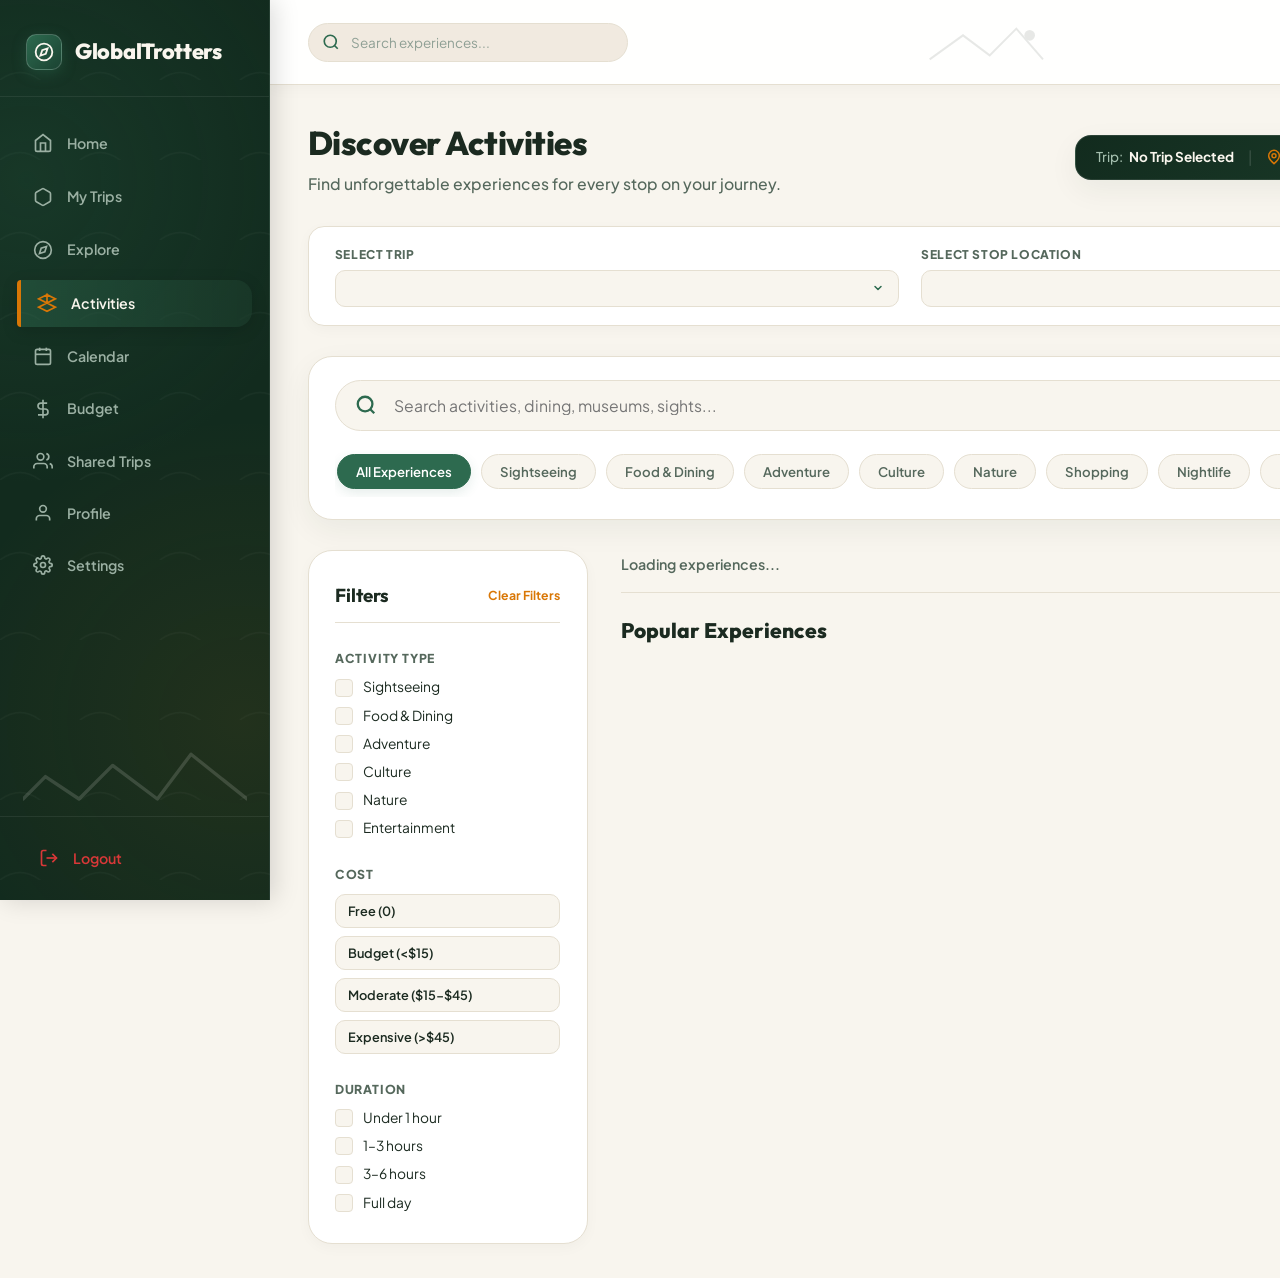
==== commit d1b59de5: "Trip Budget & Cost Breakdown Screen" ====
--- a/activities.html
+++ b/activities.html
@@ -48,10 +48,10 @@
           <svg viewBox="0 0 24 24"><rect x="3" y="4" width="18" height="18" rx="2" ry="2"/><line x1="16" y1="2" x2="16" y2="6"/><line x1="8" y1="2" x2="8" y2="6"/><line x1="3" y1="10" x2="21" y2="10"/></svg>
           Calendar
         </button>
-        <button class="nav-link" onclick="showSimulatedAction('Navigated to Budget')">
+        <a href="budget.html" class="nav-link">
           <svg viewBox="0 0 24 24"><line x1="12" y1="1" x2="12" y2="23"/><path d="M17 5H9.5a3.5 3.5 0 0 0 0 7h5a3.5 3.5 0 0 1 0 7H6"/></svg>
           Budget
-        </button>
+        </a>
         <button class="nav-link" onclick="showSimulatedAction('Navigated to Shared Trips')">
           <svg viewBox="0 0 24 24"><path d="M17 21v-2a4 4 0 0 0-4-4H5a4 4 0 0 0-4 4v2"/><circle cx="9" cy="7" r="4"/><path d="M23 21v-2a4 4 0 0 0-3-3.87"/><path d="M16 3.13a4 4 0 0 1 0 7.75"/></svg>
           Shared Trips
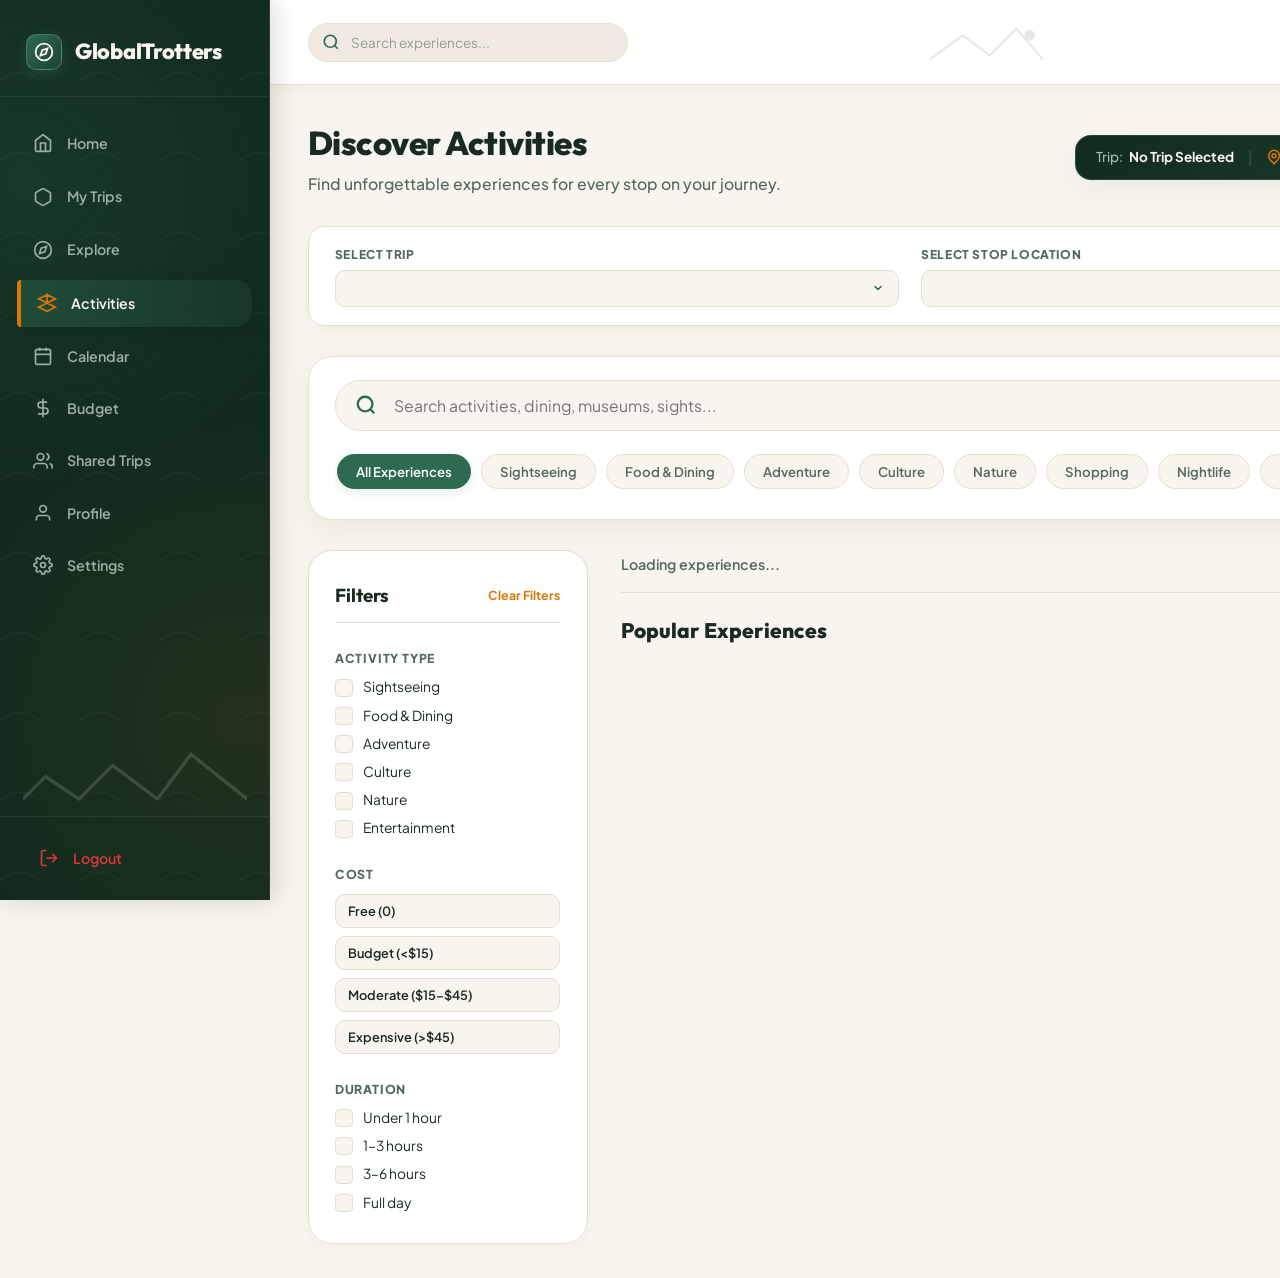
==== commit 365e9521: "Shared/Public Itinerary View Screen" ====
--- a/activities.html
+++ b/activities.html
@@ -48,14 +48,14 @@
           <svg viewBox="0 0 24 24"><rect x="3" y="4" width="18" height="18" rx="2" ry="2"/><line x1="16" y1="2" x2="16" y2="6"/><line x1="8" y1="2" x2="8" y2="6"/><line x1="3" y1="10" x2="21" y2="10"/></svg>
           Calendar
         </button>
-        <a href="budget.html" class="nav-link">
+        <button class="nav-link" onclick="showSimulatedAction('Navigated to Budget')">
           <svg viewBox="0 0 24 24"><line x1="12" y1="1" x2="12" y2="23"/><path d="M17 5H9.5a3.5 3.5 0 0 0 0 7h5a3.5 3.5 0 0 1 0 7H6"/></svg>
           Budget
-        </a>
-        <button class="nav-link" onclick="showSimulatedAction('Navigated to Shared Trips')">
+        </button>
+        <a href="shared-itinerary.html" class="nav-link">
           <svg viewBox="0 0 24 24"><path d="M17 21v-2a4 4 0 0 0-4-4H5a4 4 0 0 0-4 4v2"/><circle cx="9" cy="7" r="4"/><path d="M23 21v-2a4 4 0 0 0-3-3.87"/><path d="M16 3.13a4 4 0 0 1 0 7.75"/></svg>
           Shared Trips
-        </button>
+        </a>
         <button class="nav-link" onclick="showSimulatedAction('Navigated to Profile')">
           <svg viewBox="0 0 24 24"><path d="M20 21v-2a4 4 0 0 0-4-4H8a4 4 0 0 0-4 4v2"/><circle cx="12" cy="7" r="4"/></svg>
           Profile
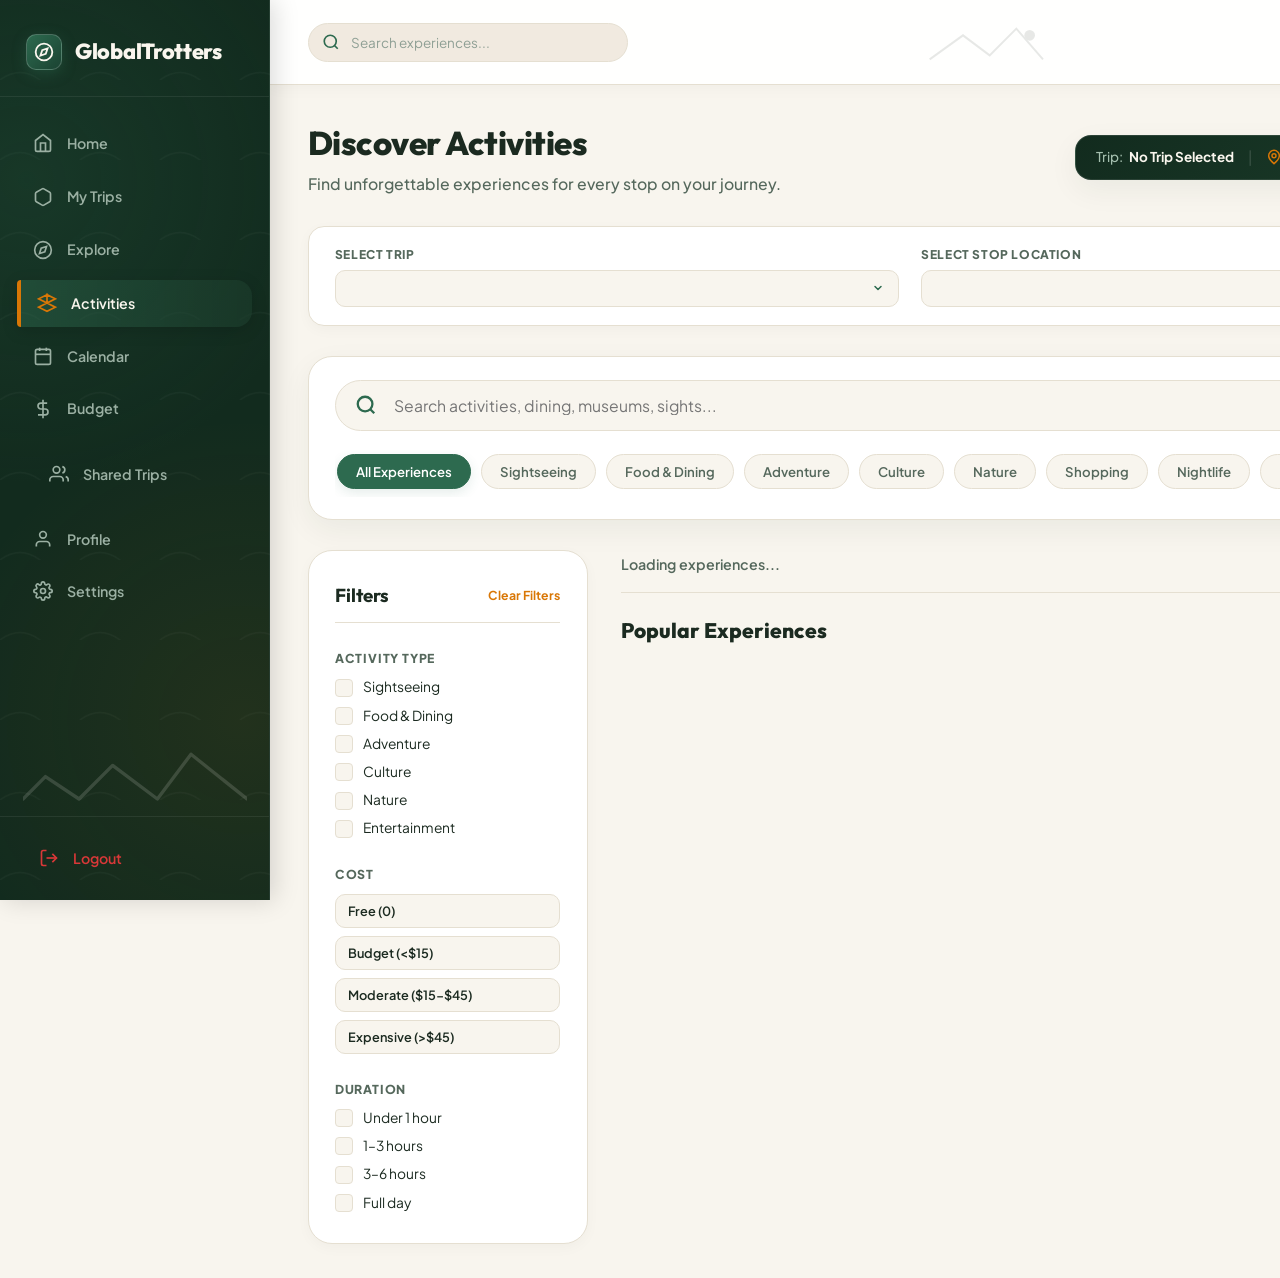
==== commit a759275a: "Merge branch 'main'" ====
--- a/activities.html
+++ b/activities.html
@@ -48,11 +48,11 @@
           <svg viewBox="0 0 24 24"><rect x="3" y="4" width="18" height="18" rx="2" ry="2"/><line x1="16" y1="2" x2="16" y2="6"/><line x1="8" y1="2" x2="8" y2="6"/><line x1="3" y1="10" x2="21" y2="10"/></svg>
           Calendar
         </button>
-        <button class="nav-link" onclick="showSimulatedAction('Navigated to Budget')">
+        <a href="budget.html" class="nav-link">
           <svg viewBox="0 0 24 24"><line x1="12" y1="1" x2="12" y2="23"/><path d="M17 5H9.5a3.5 3.5 0 0 0 0 7h5a3.5 3.5 0 0 1 0 7H6"/></svg>
           Budget
         </button>
-        <a href="shared-itinerary.html" class="nav-link">
+        <button class="nav-link" onclick="showSimulatedAction('Navigated to Shared Trips')">
           <svg viewBox="0 0 24 24"><path d="M17 21v-2a4 4 0 0 0-4-4H5a4 4 0 0 0-4 4v2"/><circle cx="9" cy="7" r="4"/><path d="M23 21v-2a4 4 0 0 0-3-3.87"/><path d="M16 3.13a4 4 0 0 1 0 7.75"/></svg>
           Shared Trips
         </a>
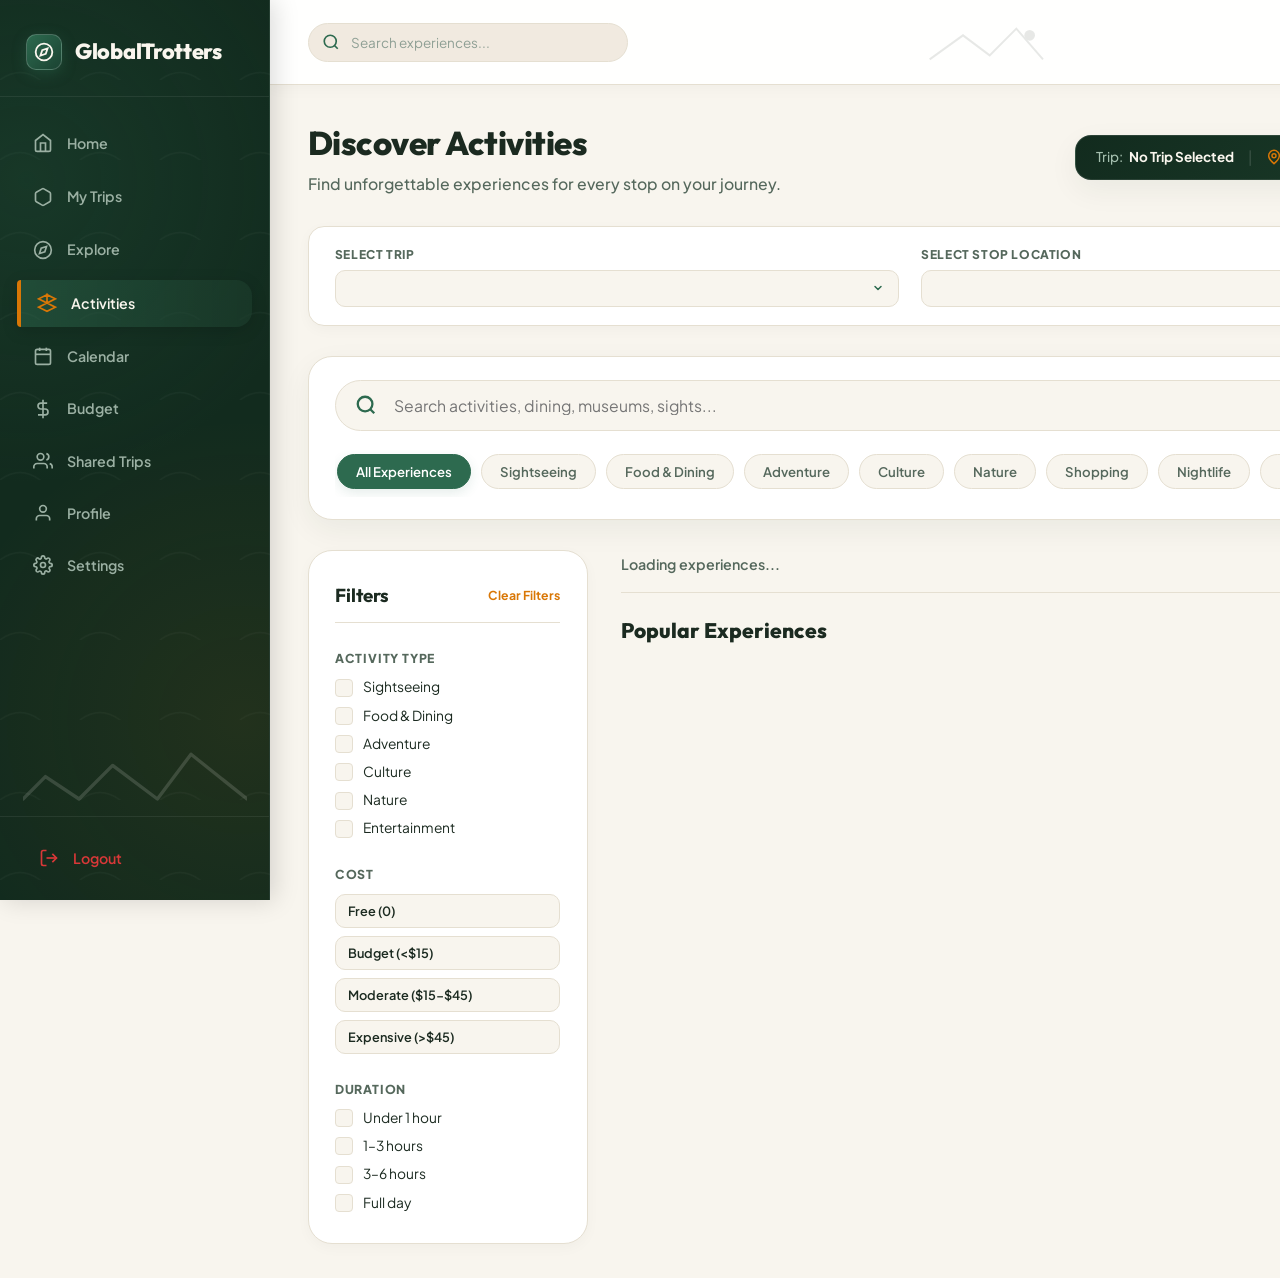
==== commit efa103f3: "Trip Calendar / Timeline Screen" ====
--- a/activities.html
+++ b/activities.html
@@ -51,11 +51,11 @@
         <a href="budget.html" class="nav-link">
           <svg viewBox="0 0 24 24"><line x1="12" y1="1" x2="12" y2="23"/><path d="M17 5H9.5a3.5 3.5 0 0 0 0 7h5a3.5 3.5 0 0 1 0 7H6"/></svg>
           Budget
-        </button>
+        </a>
         <button class="nav-link" onclick="showSimulatedAction('Navigated to Shared Trips')">
           <svg viewBox="0 0 24 24"><path d="M17 21v-2a4 4 0 0 0-4-4H5a4 4 0 0 0-4 4v2"/><circle cx="9" cy="7" r="4"/><path d="M23 21v-2a4 4 0 0 0-3-3.87"/><path d="M16 3.13a4 4 0 0 1 0 7.75"/></svg>
           Shared Trips
-        </a>
+        </button>
         <button class="nav-link" onclick="showSimulatedAction('Navigated to Profile')">
           <svg viewBox="0 0 24 24"><path d="M20 21v-2a4 4 0 0 0-4-4H8a4 4 0 0 0-4 4v2"/><circle cx="12" cy="7" r="4"/></svg>
           Profile
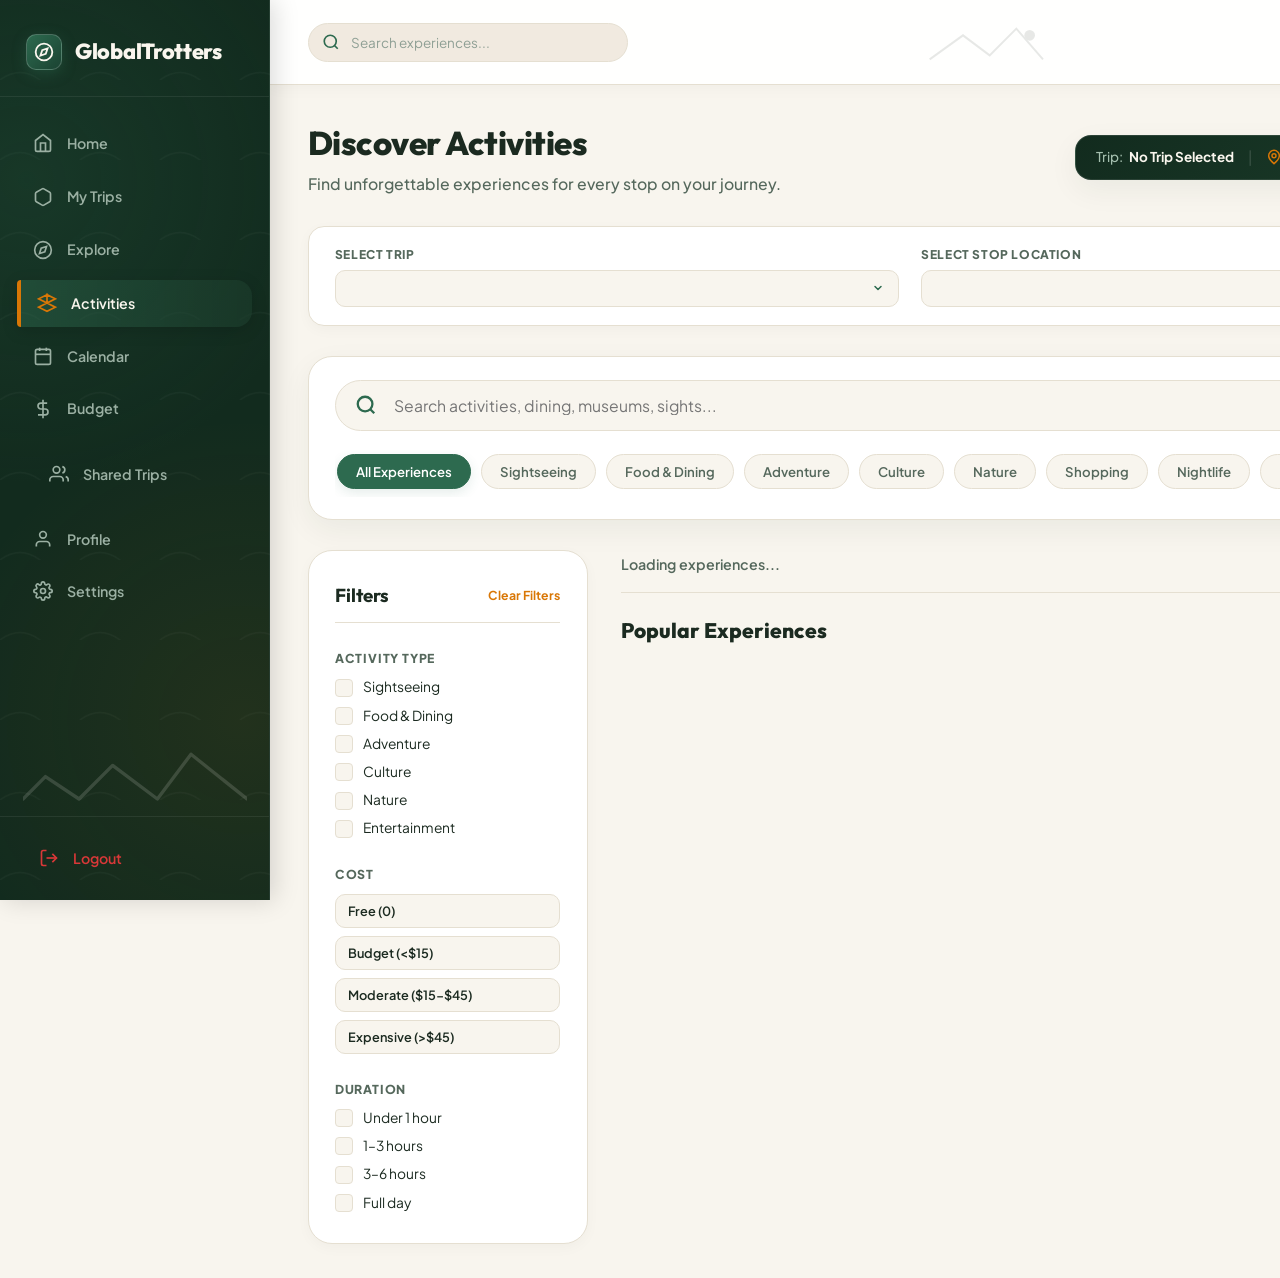
==== commit 80bc3fcf: "feat: implement shared itinerary page with social features and trip cloning capabilities" ====
--- a/activities.html
+++ b/activities.html
@@ -51,11 +51,11 @@
         <a href="budget.html" class="nav-link">
           <svg viewBox="0 0 24 24"><line x1="12" y1="1" x2="12" y2="23"/><path d="M17 5H9.5a3.5 3.5 0 0 0 0 7h5a3.5 3.5 0 0 1 0 7H6"/></svg>
           Budget
-        </a>
+        </button>
         <button class="nav-link" onclick="showSimulatedAction('Navigated to Shared Trips')">
           <svg viewBox="0 0 24 24"><path d="M17 21v-2a4 4 0 0 0-4-4H5a4 4 0 0 0-4 4v2"/><circle cx="9" cy="7" r="4"/><path d="M23 21v-2a4 4 0 0 0-3-3.87"/><path d="M16 3.13a4 4 0 0 1 0 7.75"/></svg>
           Shared Trips
-        </button>
+        </a>
         <button class="nav-link" onclick="showSimulatedAction('Navigated to Profile')">
           <svg viewBox="0 0 24 24"><path d="M20 21v-2a4 4 0 0 0-4-4H8a4 4 0 0 0-4 4v2"/><circle cx="12" cy="7" r="4"/></svg>
           Profile
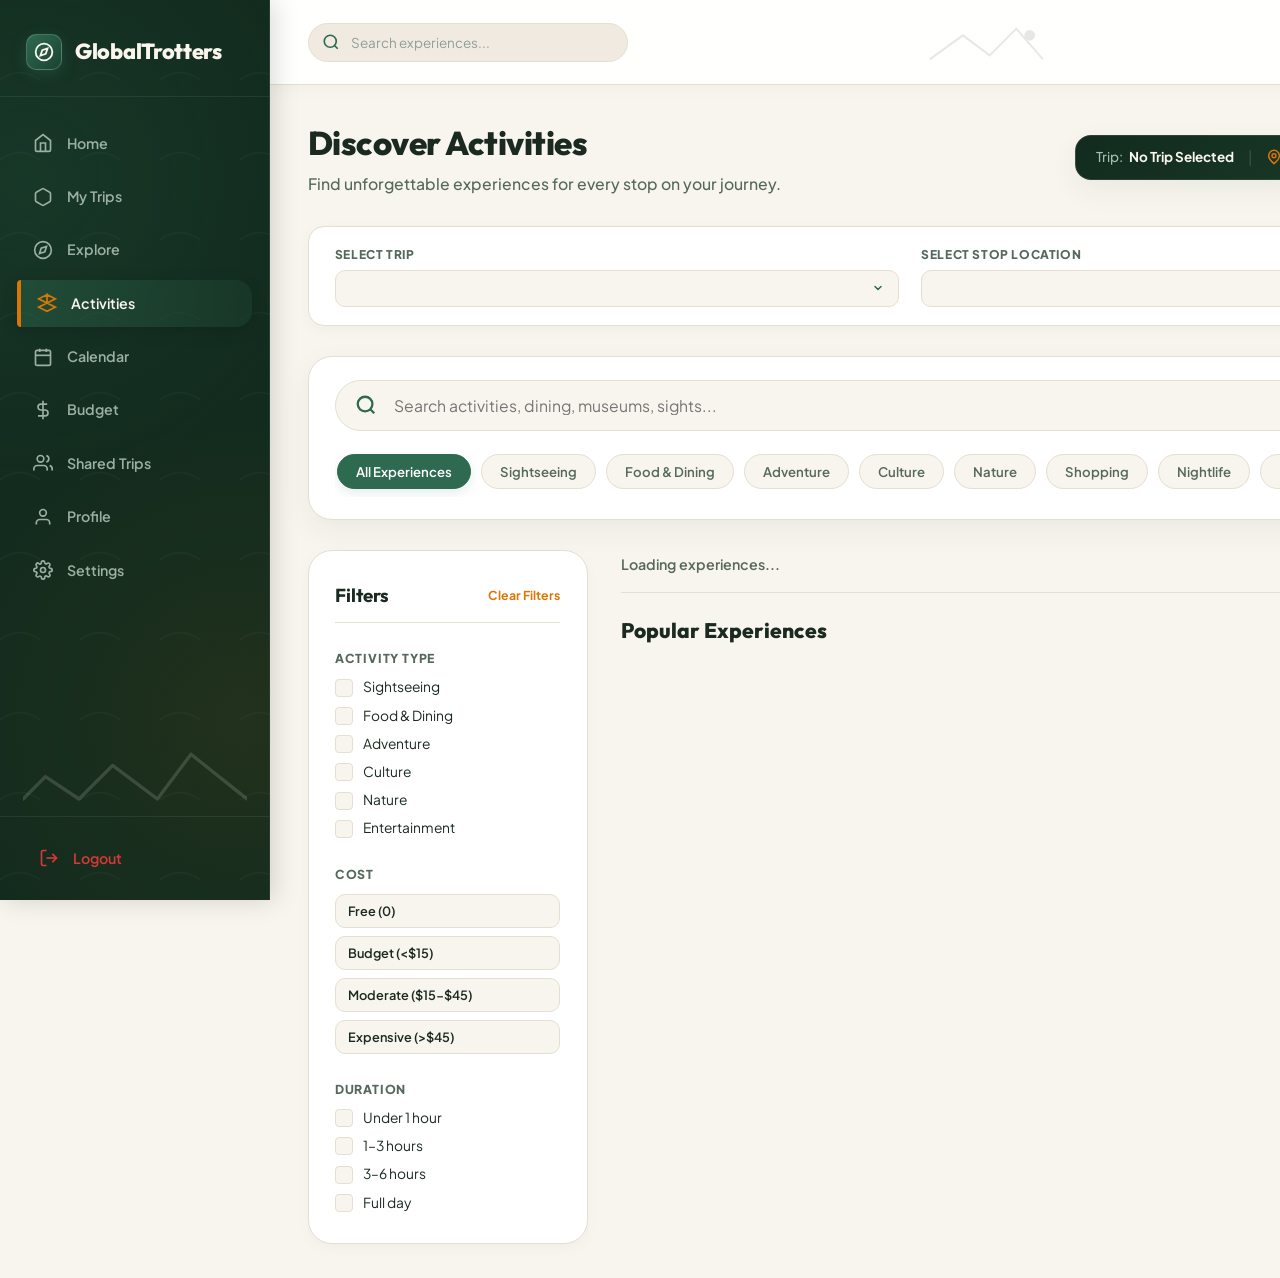
==== commit 5b9fe31b: "dashboard and calender bug solve" ====
--- a/activities.html
+++ b/activities.html
@@ -44,26 +44,26 @@
           <svg viewBox="0 0 24 24"><polygon points="12 2 2 7 12 12 22 7 12 2 12 12 22 17 12 22 2 17 12 12"/></svg>
           Activities
         </a>
-        <button class="nav-link" onclick="showSimulatedAction('Navigated to Calendar')">
+        <a href="calendar.html" class="nav-link">
           <svg viewBox="0 0 24 24"><rect x="3" y="4" width="18" height="18" rx="2" ry="2"/><line x1="16" y1="2" x2="16" y2="6"/><line x1="8" y1="2" x2="8" y2="6"/><line x1="3" y1="10" x2="21" y2="10"/></svg>
           Calendar
-        </button>
+        </a>
         <a href="budget.html" class="nav-link">
           <svg viewBox="0 0 24 24"><line x1="12" y1="1" x2="12" y2="23"/><path d="M17 5H9.5a3.5 3.5 0 0 0 0 7h5a3.5 3.5 0 0 1 0 7H6"/></svg>
           Budget
-        </button>
-        <button class="nav-link" onclick="showSimulatedAction('Navigated to Shared Trips')">
+        </a>
+        <a href="shared-itinerary.html" class="nav-link">
           <svg viewBox="0 0 24 24"><path d="M17 21v-2a4 4 0 0 0-4-4H5a4 4 0 0 0-4 4v2"/><circle cx="9" cy="7" r="4"/><path d="M23 21v-2a4 4 0 0 0-3-3.87"/><path d="M16 3.13a4 4 0 0 1 0 7.75"/></svg>
           Shared Trips
         </a>
-        <button class="nav-link" onclick="showSimulatedAction('Navigated to Profile')">
+        <a href="profile.html" class="nav-link">
           <svg viewBox="0 0 24 24"><path d="M20 21v-2a4 4 0 0 0-4-4H8a4 4 0 0 0-4 4v2"/><circle cx="12" cy="7" r="4"/></svg>
           Profile
-        </button>
-        <button class="nav-link" onclick="showSimulatedAction('Navigated to Settings')">
+        </a>
+        <a href="profile.html#preferences" class="nav-link">
           <svg viewBox="0 0 24 24"><circle cx="12" cy="12" r="3"/><path d="M19.4 15a1.65 1.65 0 0 0 .33 1.82l.06.06a2 2 0 1 1-2.83 2.83l-.06-.06a1.65 1.65 0 0 0-1.82-.33 1.65 1.65 0 0 0-1 1.51V21a2 2 0 0 1-4 0v-.09A1.65 1.65 0 0 0 9 19.4a1.65 1.65 0 0 0-1.82.33l-.06.06a2 2 0 1 1-2.83-2.83l.06-.06a1.65 1.65 0 0 0 .33-1.82 1.65 1.65 0 0 0-1.51-1H3a2 2 0 0 1 0-4h.09A1.65 1.65 0 0 0 4.6 9a1.65 1.65 0 0 0-.33-1.82l-.06-.06a2 2 0 1 1 2.83-2.83l.06.06a1.65 1.65 0 0 0 1.82.33H9a1.65 1.65 0 0 0 1-1.51V3a2 2 0 0 1 4 0v.09a1.65 1.65 0 0 0 1 1.51 1.65 1.65 0 0 0 1.82-.33l.06-.06a2 2 0 1 1 2.83 2.83l-.06.06a1.65 1.65 0 0 0-.33 1.82V9a1.65 1.65 0 0 0 1.51 1H21a2 2 0 0 1 0 4h-.09a1.65 1.65 0 0 0-1.51 1z"/></svg>
           Settings
-        </button>
+        </a>
       </nav>
 
       <!-- Sidebar Bottom Travel Decors -->
--- a/dashboard.css
+++ b/dashboard.css
@@ -59,6 +59,11 @@
   box-sizing: border-box;
   margin: 0;
   padding: 0;
+}
+
+svg {
+  fill: none;
+  stroke: currentColor;
 }
 
 html, body {
